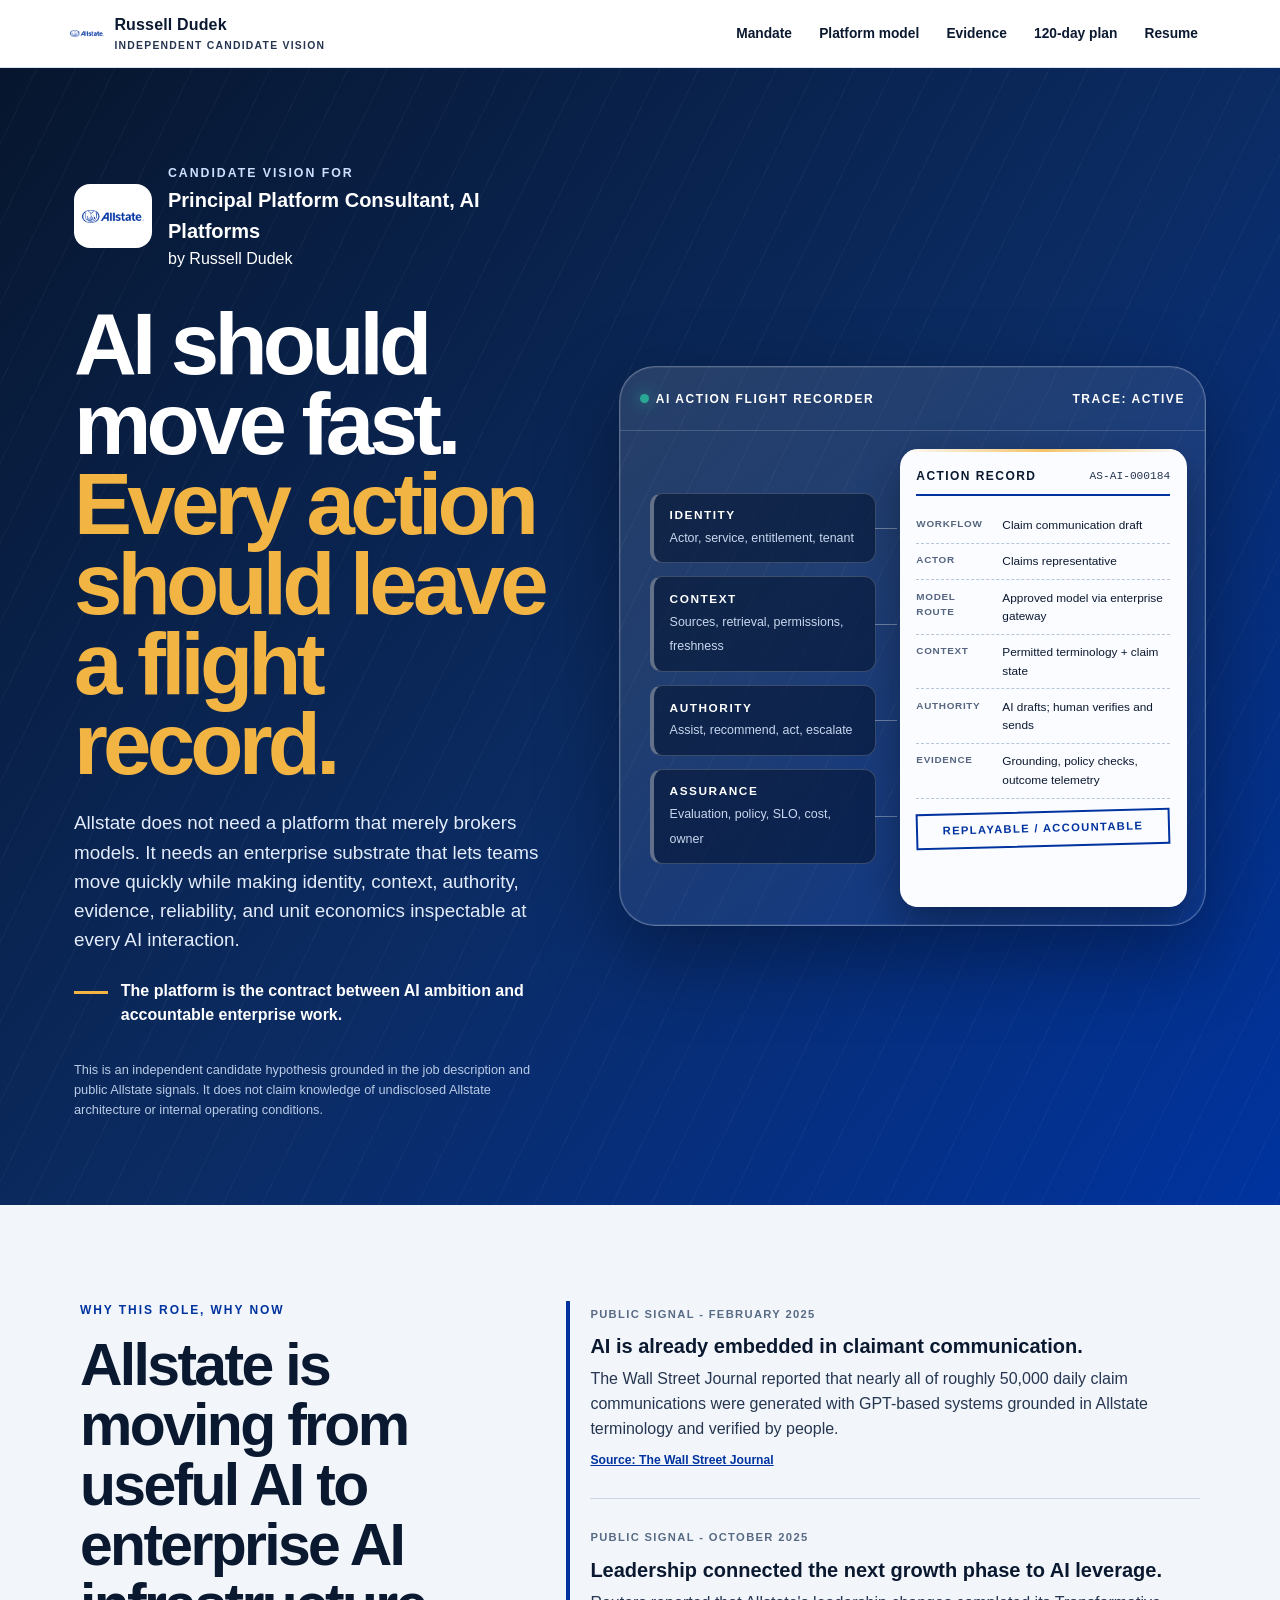
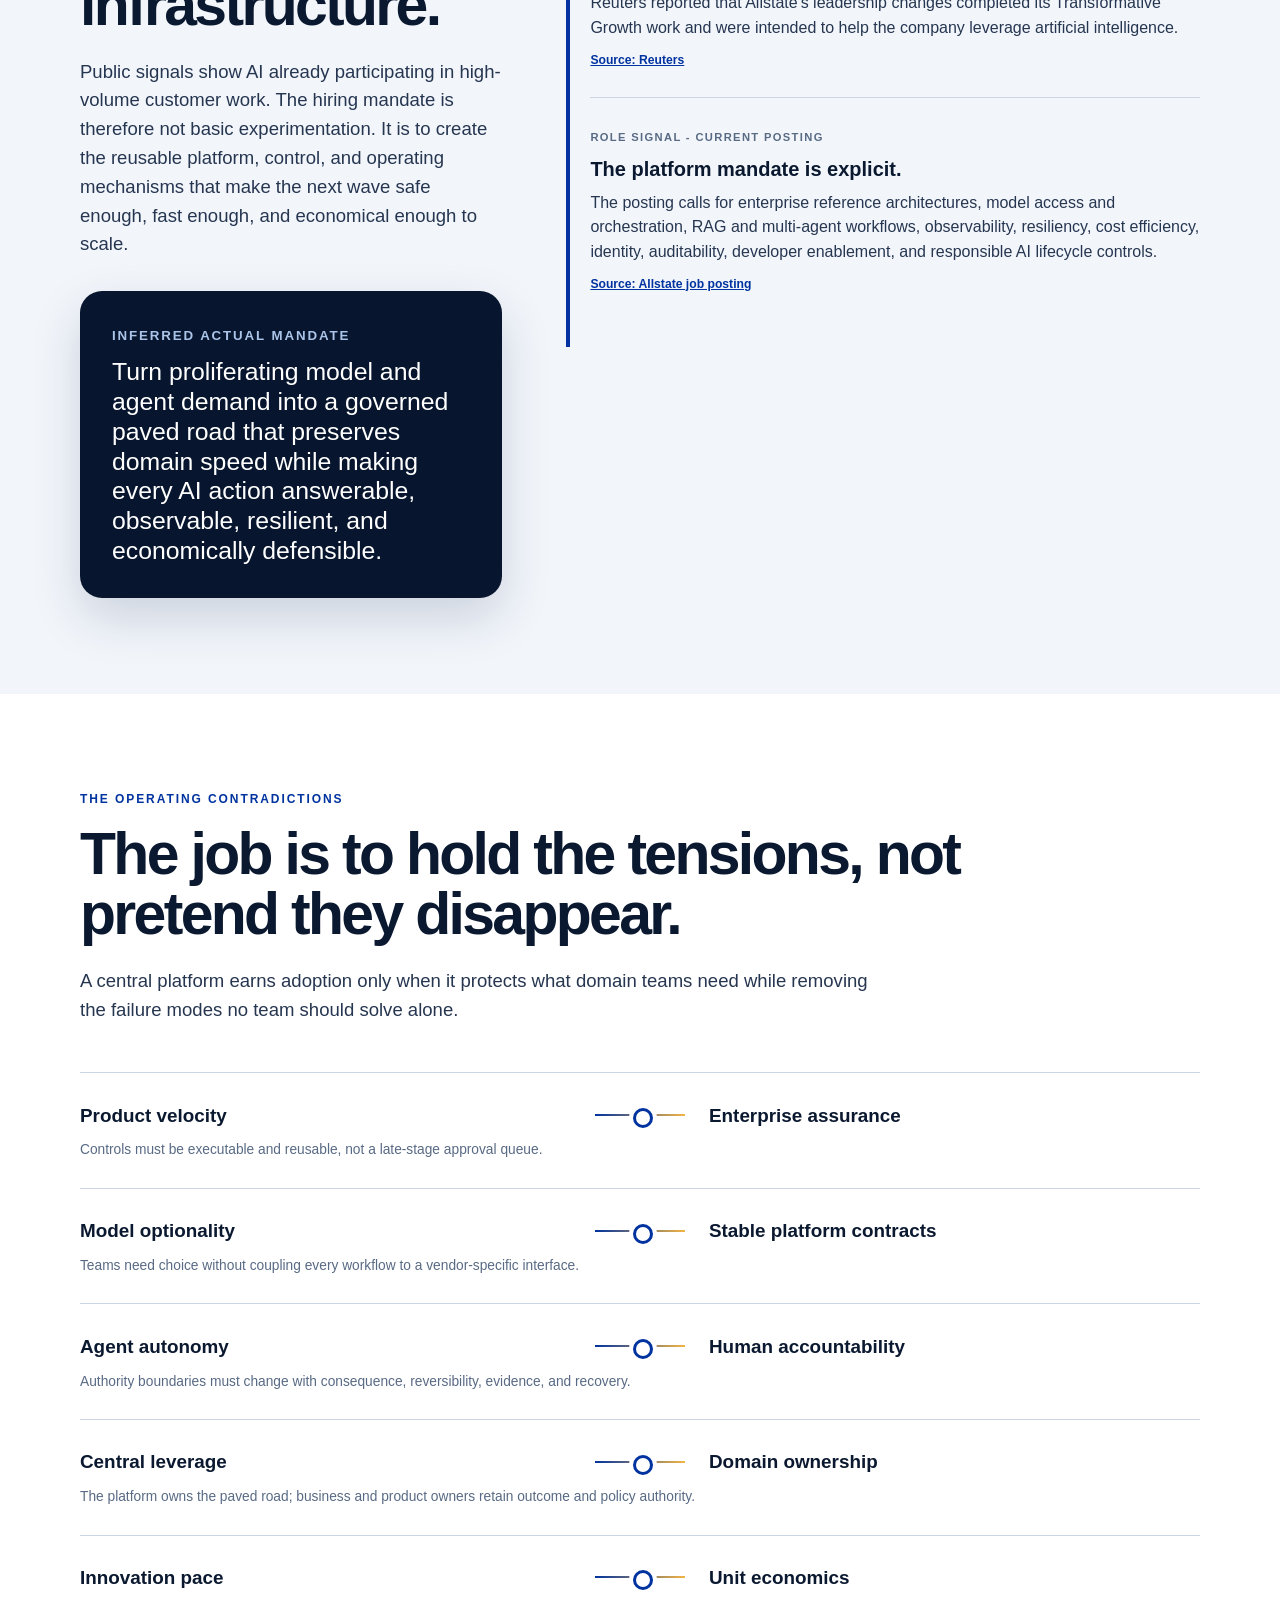
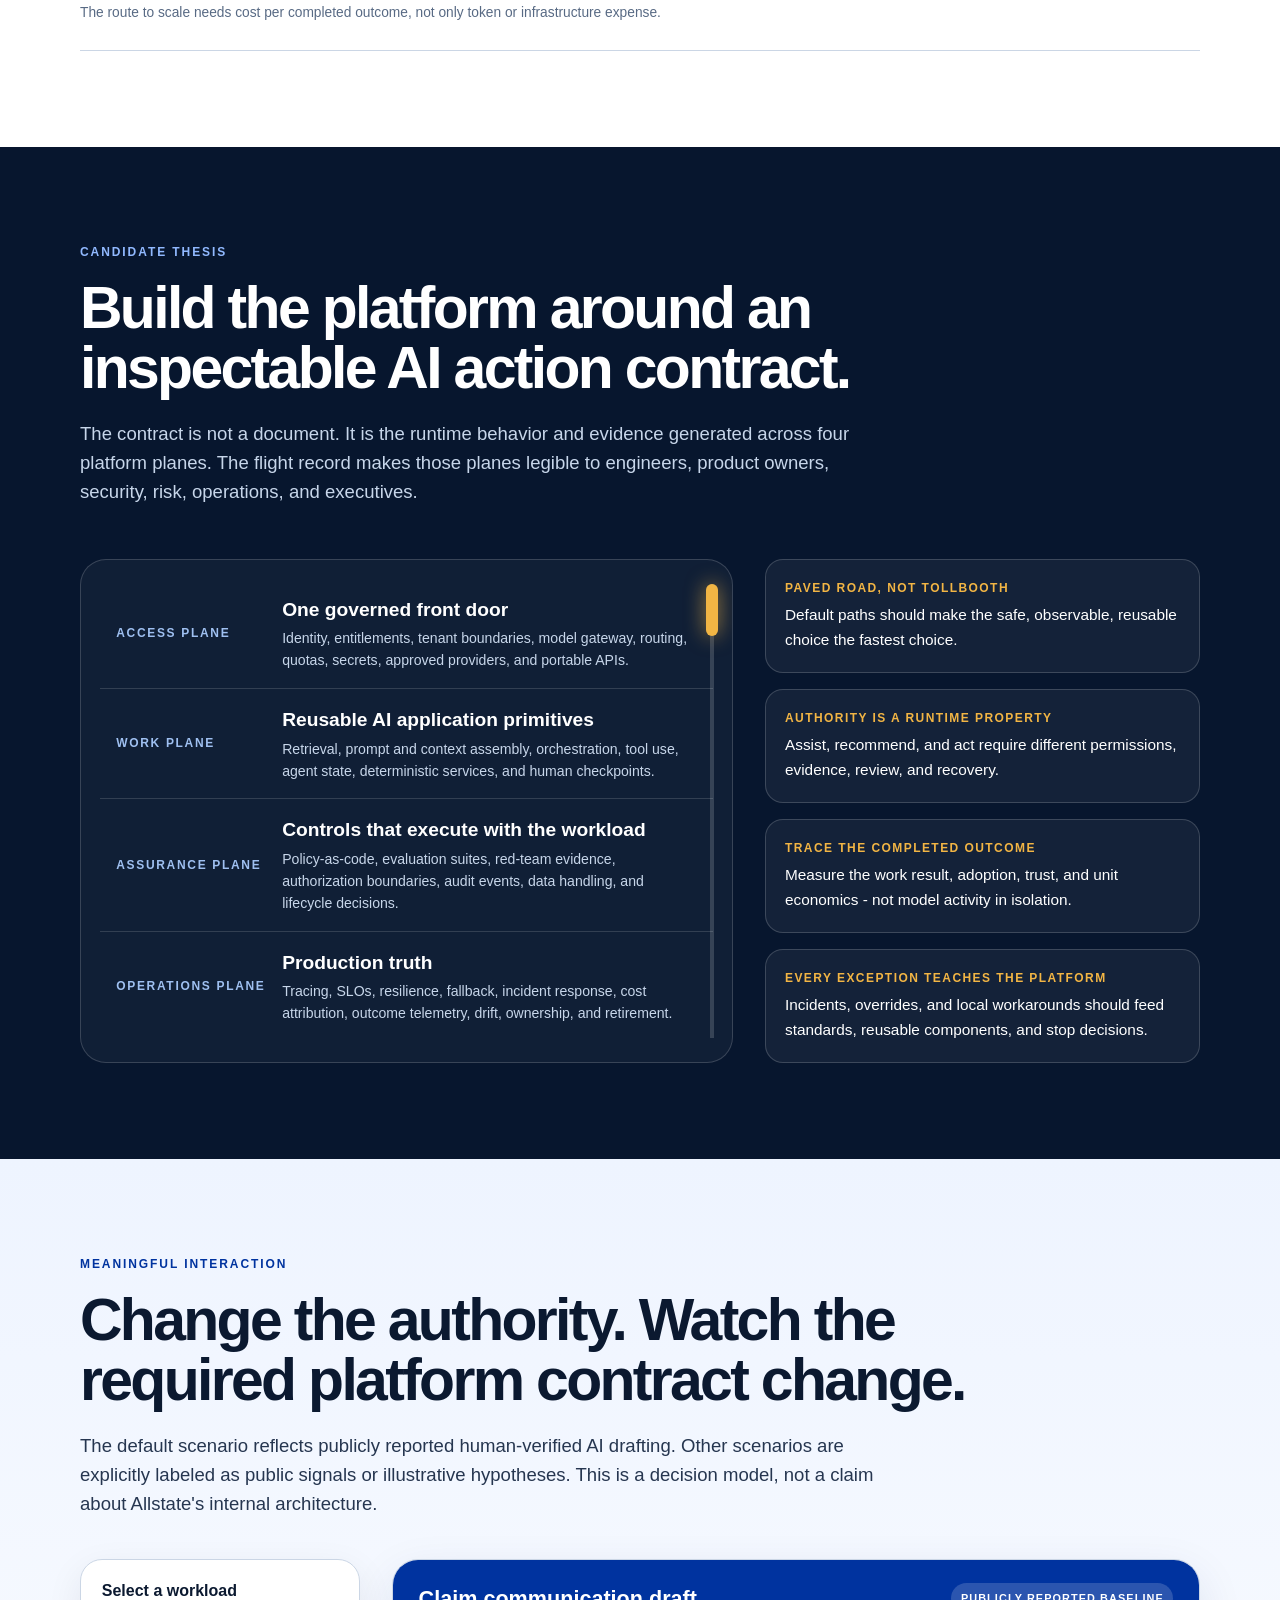
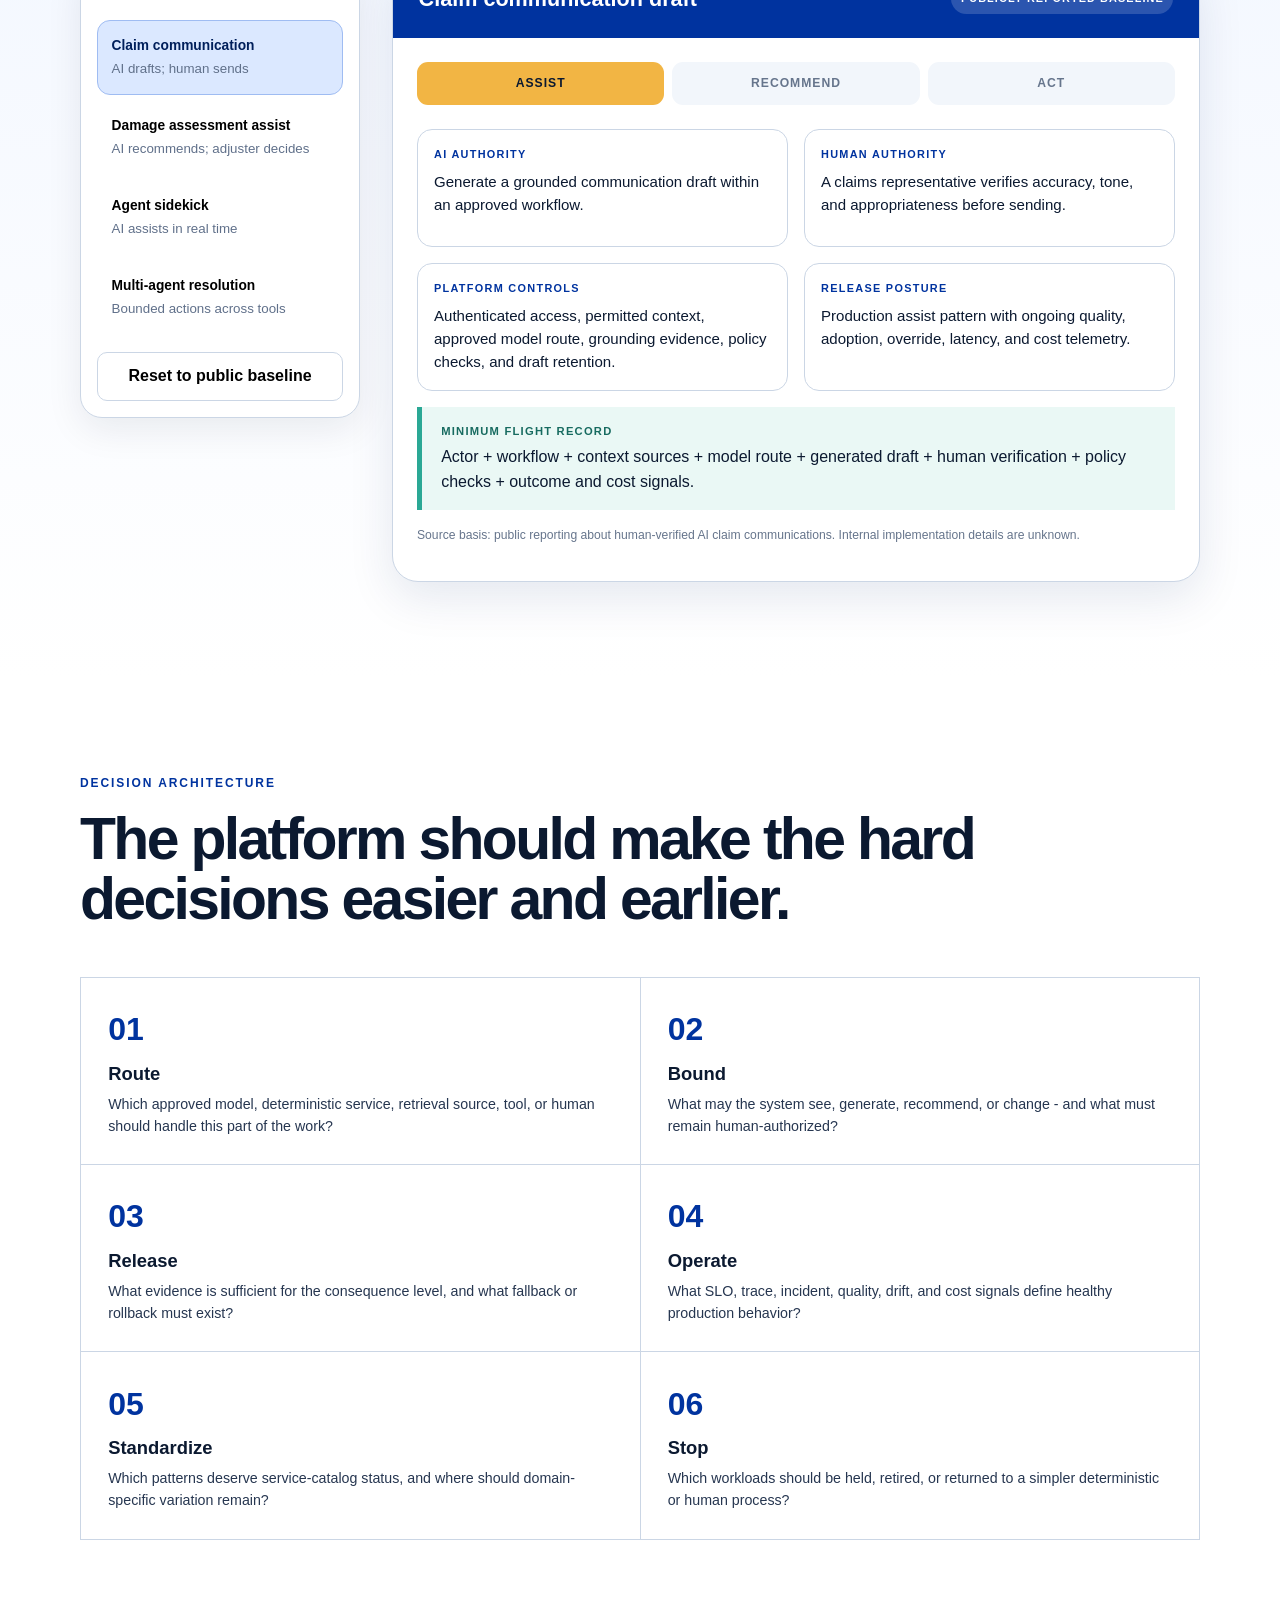
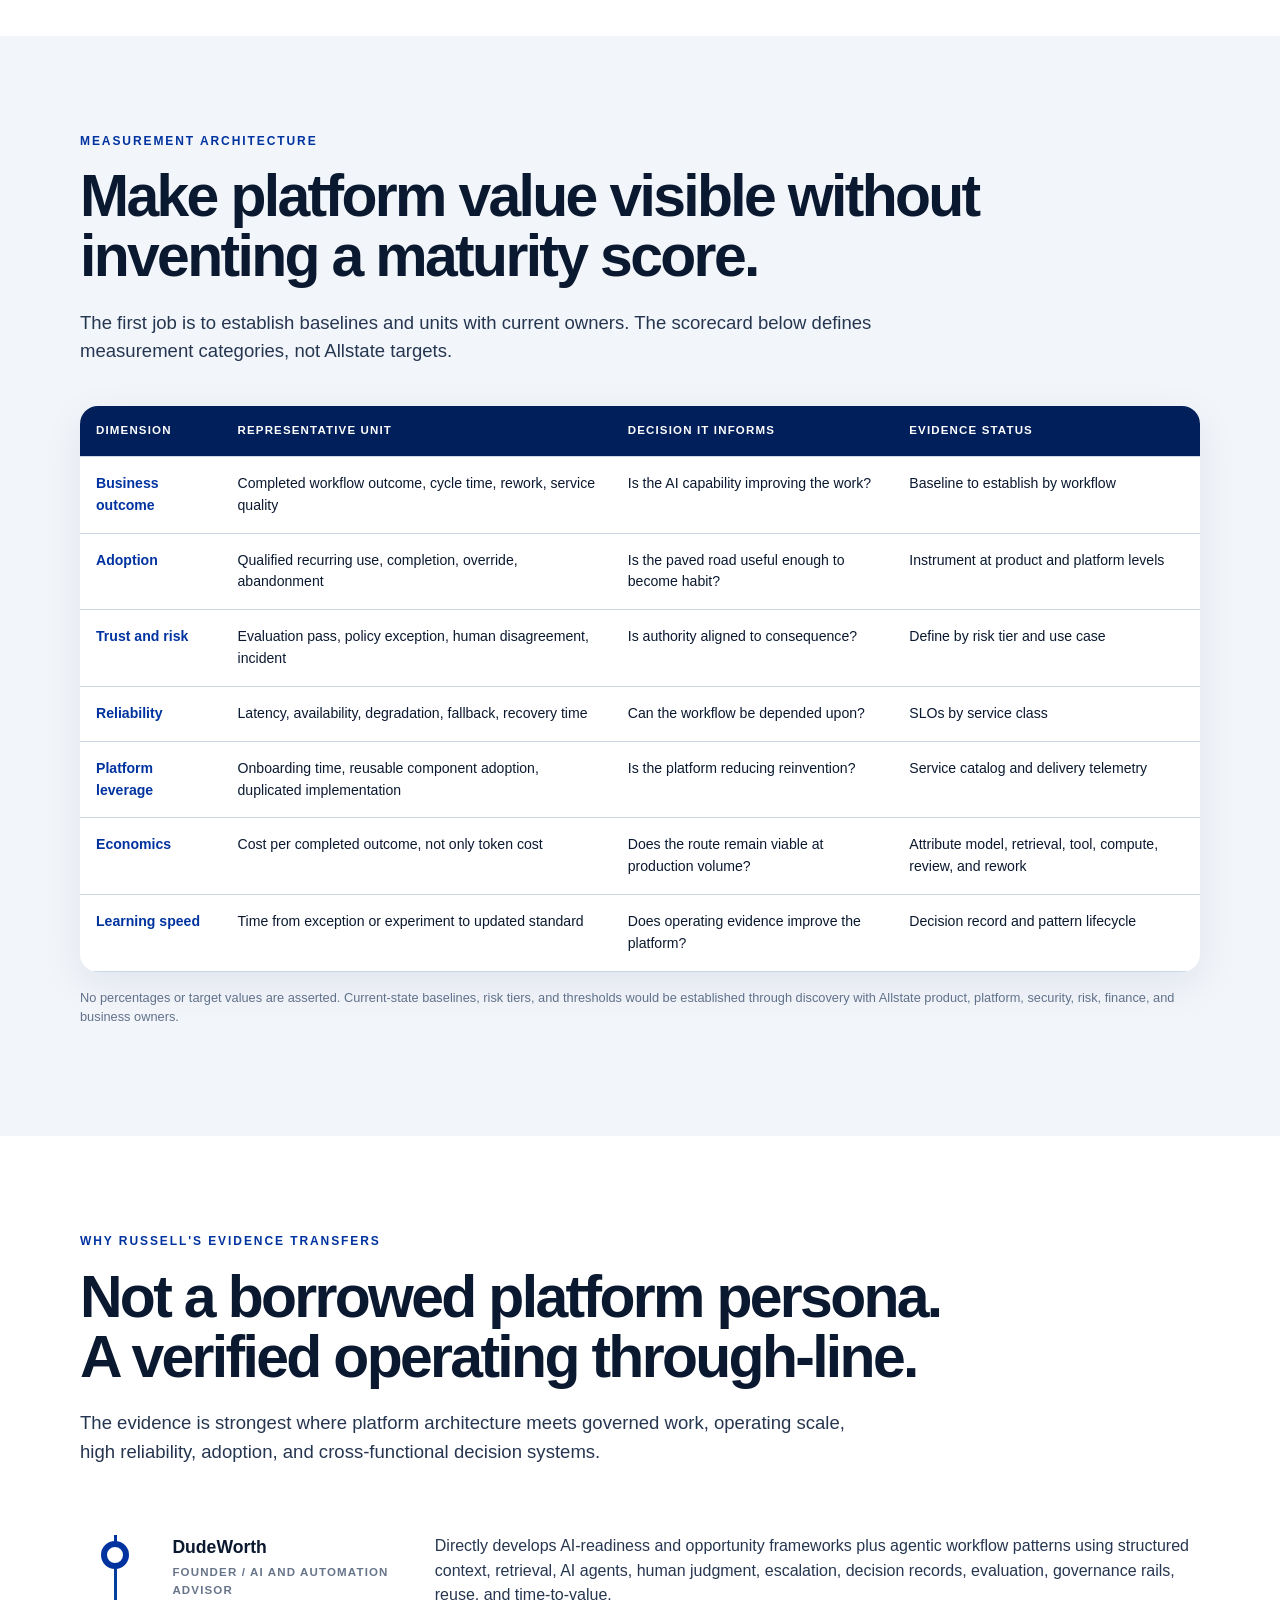
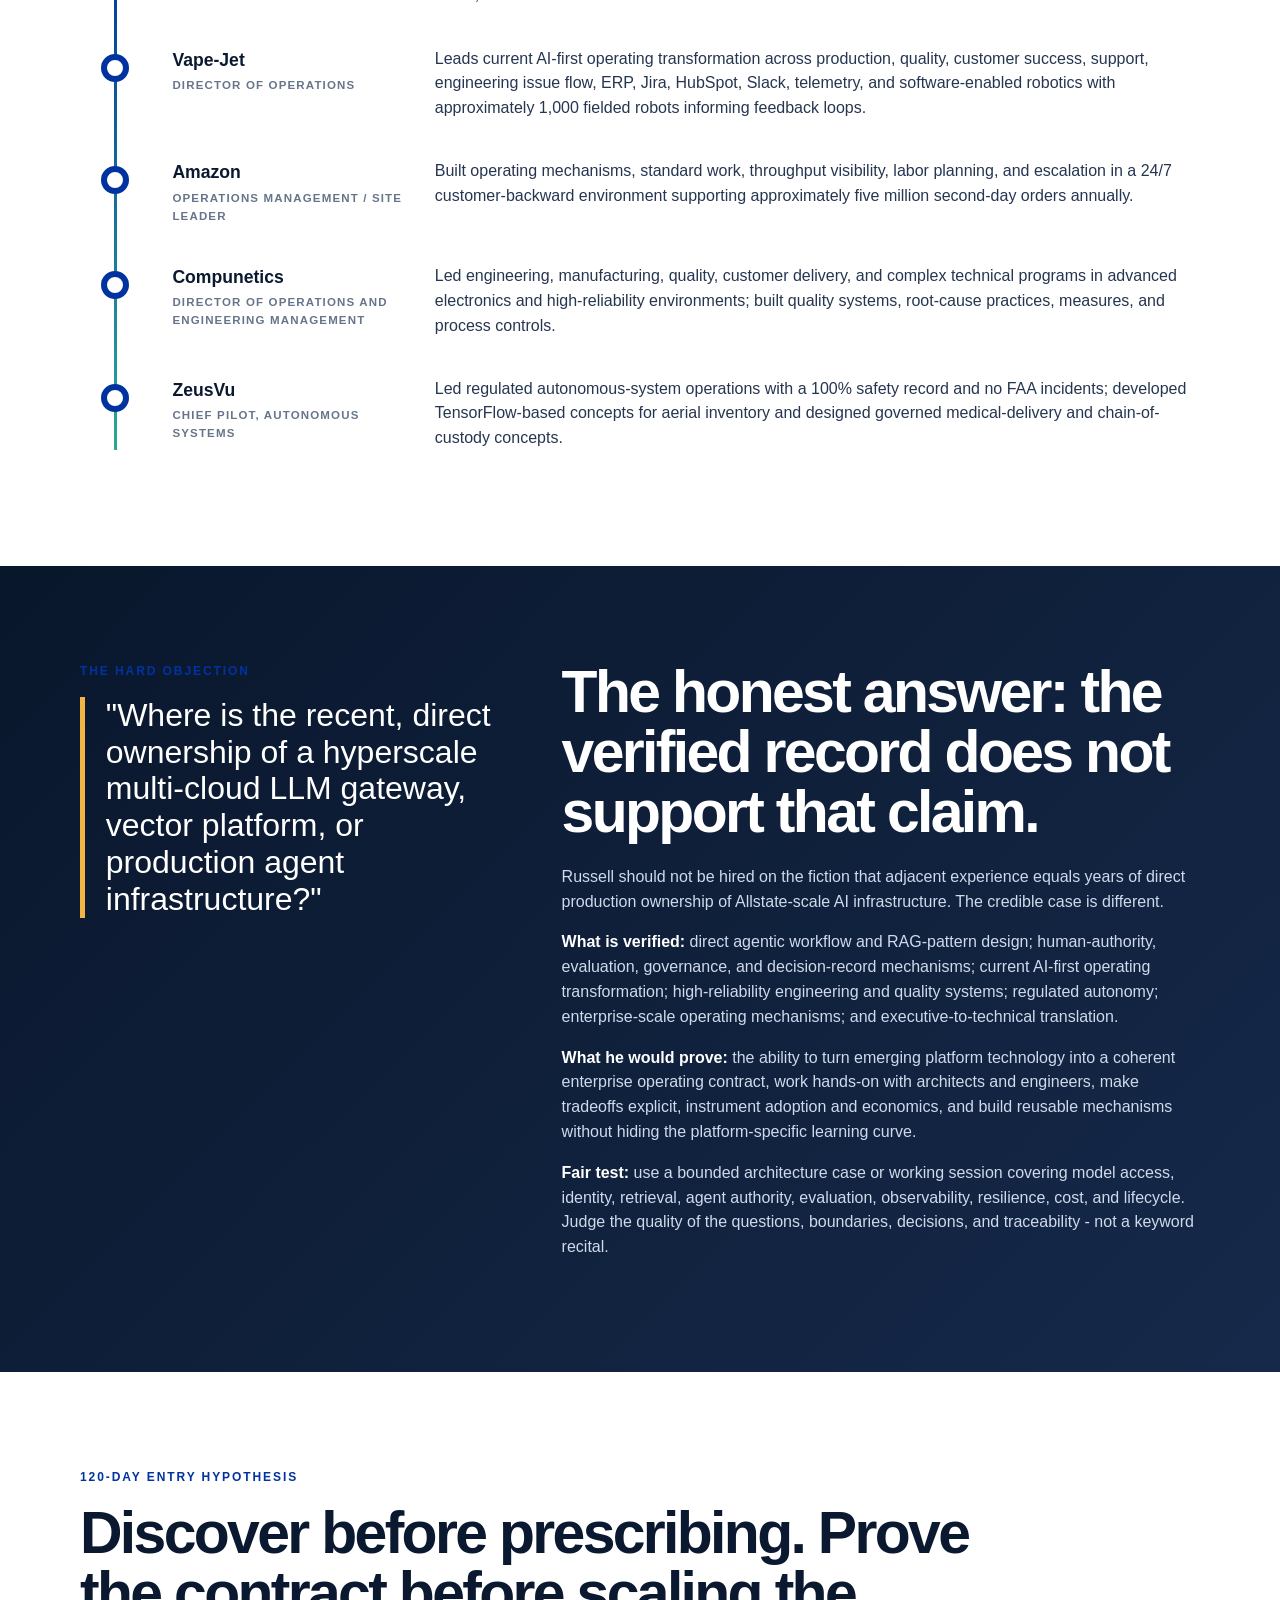
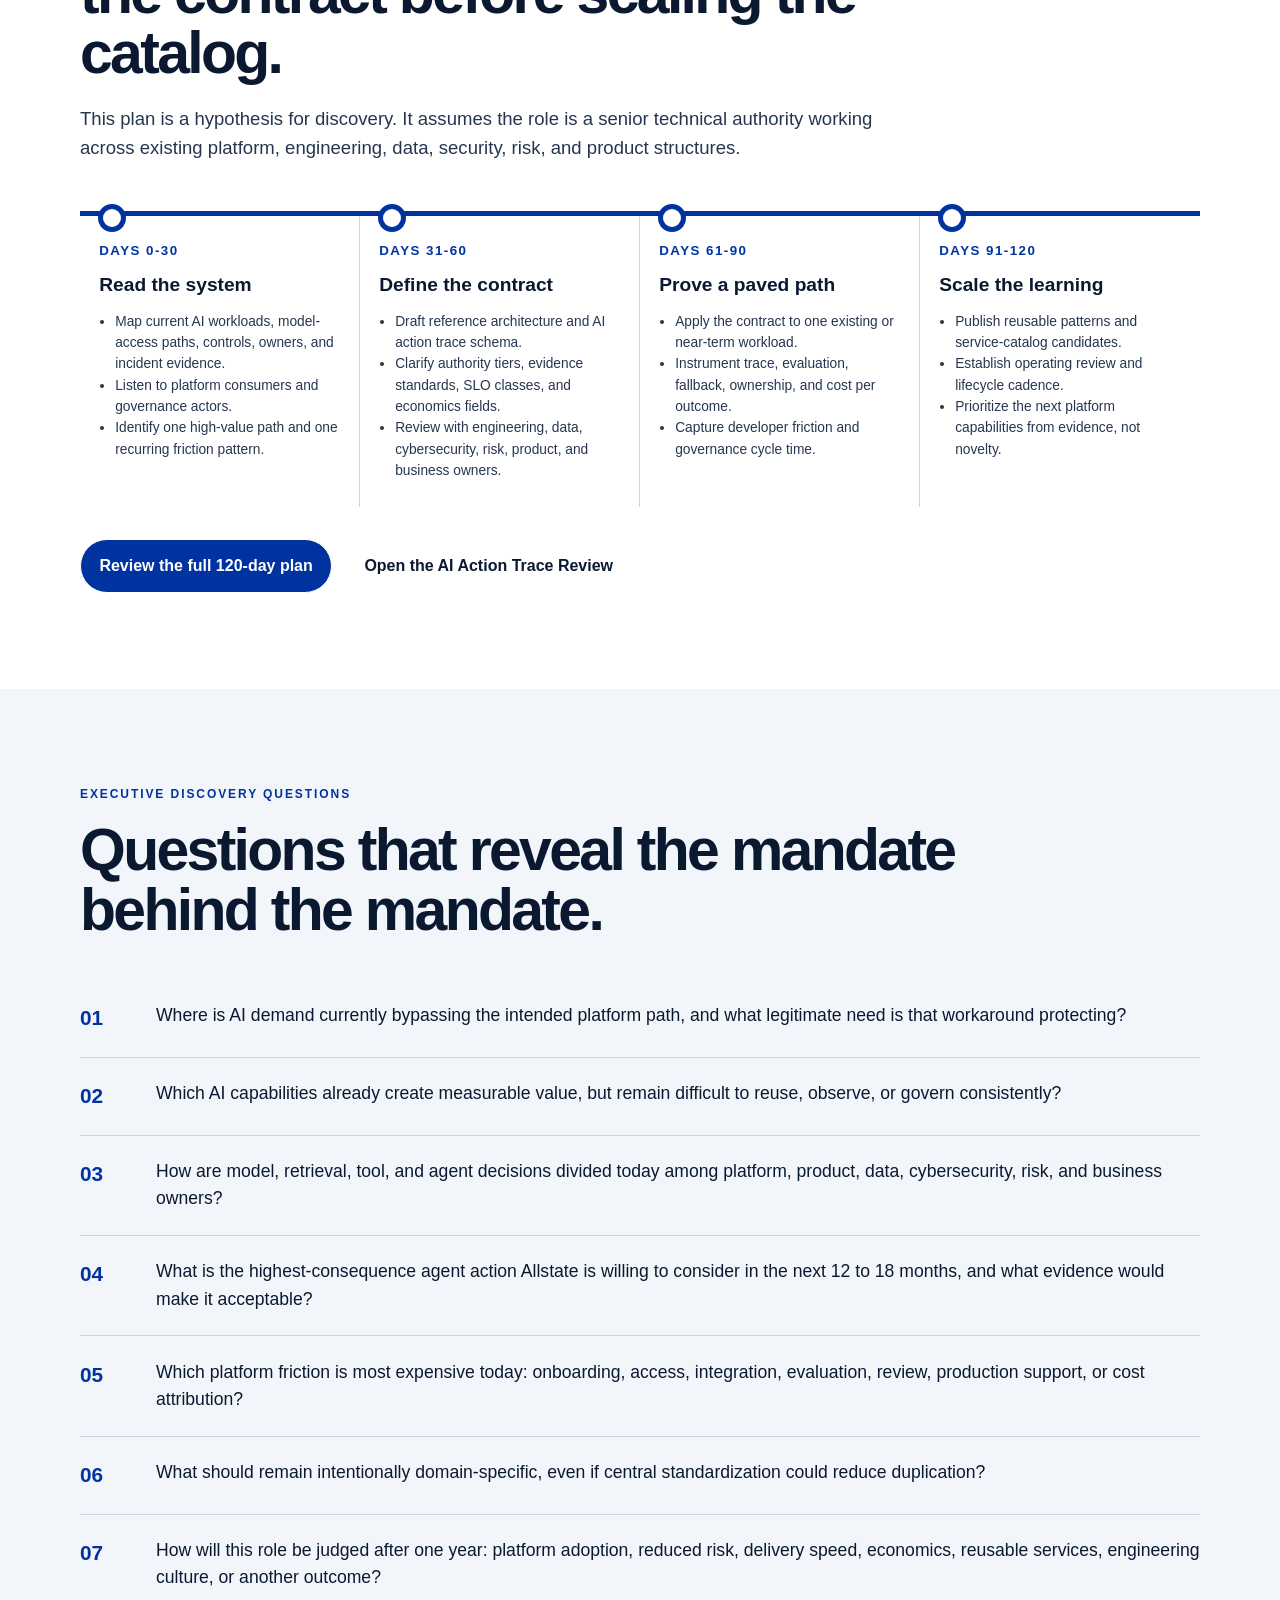
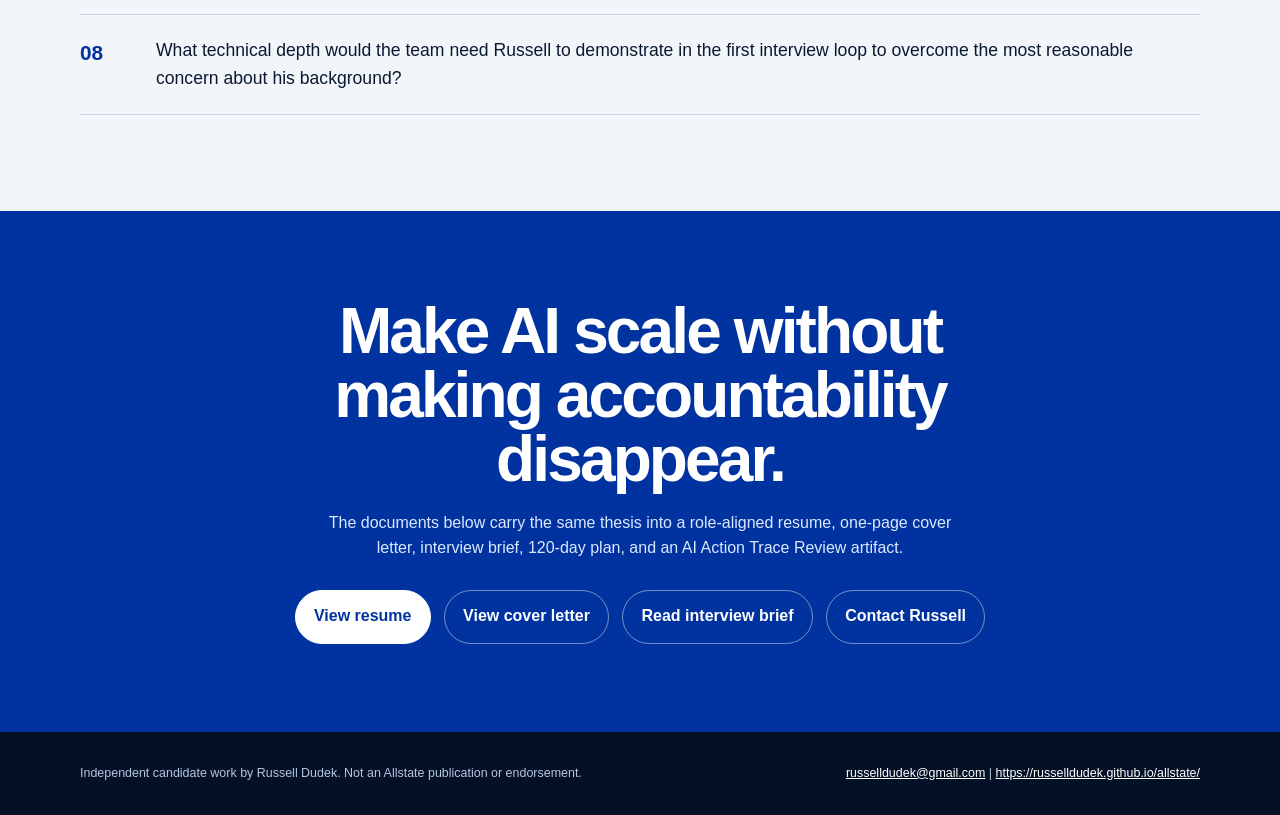
==== index.html @ eed51d72 "Publish complete Allstate AI platforms candidate campaign" ====
<!doctype html><html lang="en"><head><meta charset="utf-8"><meta name="viewport" content="width=device-width,initial-scale=1"><meta name="description" content="Independent candidate vision for Allstate Principal Platform Consultant, AI Platforms."><meta name="author" content="Russell Dudek"><title>Allstate AI Platforms Candidate Vision - Russell Dudek</title><link rel="stylesheet" href="styles.css"><link rel="icon" href="assets/brand/allstate-hands.png"></head><body><a class="skip-link" href="#main">Skip to content</a><nav class="site-nav" aria-label="Primary"><div class="nav-inner"><a class="brand-mini" href="index.html"><img src="assets/brand/allstate-hands.png" alt="Allstate hands logo"><span>Russell Dudek<small>Independent candidate vision</small></span></a><button class="nav-toggle" aria-expanded="false" aria-controls="nav-links">Menu</button><div class="nav-links" id="nav-links"><a href="index.html#mandate">Mandate</a><a href="index.html#platform">Platform model</a><a href="index.html#evidence">Evidence</a><a href="120-day-plan.html">120-day plan</a><a href="resume.html">Resume</a></div></div></nav>
<main id="main">
<section class="hero"><div class="hero-grid"><div><div class="company-lockup"><img src="assets/brand/allstate-hands.png" alt="Allstate hands logo"><div><span class="kicker">Candidate vision for</span><strong>Principal Platform Consultant, AI Platforms</strong><span>by Russell Dudek</span></div></div><h1>AI should move fast.<br><em>Every action should leave a flight record.</em></h1><p class="hero-lede">Allstate does not need a platform that merely brokers models. It needs an enterprise substrate that lets teams move quickly while making identity, context, authority, evidence, reliability, and unit economics inspectable at every AI interaction.</p><div class="thesis-line">The platform is the contract between AI ambition and accountable enterprise work.</div><p class="hero-note">This is an independent candidate hypothesis grounded in the job description and public Allstate signals. It does not claim knowledge of undisclosed Allstate architecture or internal operating conditions.</p></div>
<div class="recorder" aria-label="Animated AI action flight recorder"><div class="recorder-shell is-recording"><div class="recorder-top"><span><i class="status-dot"></i>AI action flight recorder</span><span>Trace: active</span></div><div class="recorder-window"><div class="control-plates"><div class="control-plate"><b>Identity</b><span>Actor, service, entitlement, tenant</span></div><div class="control-plate"><b>Context</b><span>Sources, retrieval, permissions, freshness</span></div><div class="control-plate"><b>Authority</b><span>Assist, recommend, act, escalate</span></div><div class="control-plate"><b>Assurance</b><span>Evaluation, policy, SLO, cost, owner</span></div></div><div class="trace-paper"><div class="trace-sweep"></div><div class="trace-title"><b>Action record</b><span>AS-AI-000184</span></div><div class="trace-row"><b>Workflow</b><span>Claim communication draft</span></div><div class="trace-row"><b>Actor</b><span>Claims representative</span></div><div class="trace-row"><b>Model route</b><span>Approved model via enterprise gateway</span></div><div class="trace-row"><b>Context</b><span>Permitted terminology + claim state</span></div><div class="trace-row"><b>Authority</b><span>AI drafts; human verifies and sends</span></div><div class="trace-row"><b>Evidence</b><span>Grounding, policy checks, outcome telemetry</span></div><div class="trace-stamp">Replayable / accountable</div></div></div></div></div>
</div></section>
<section class="section moment" id="mandate"><div class="section-inner moment-grid"><div><div class="eyebrow">Why this role, why now</div><h2>Allstate is moving from useful AI to enterprise AI infrastructure.</h2><p class="section-intro">Public signals show AI already participating in high-volume customer work. The hiring mandate is therefore not basic experimentation. It is to create the reusable platform, control, and operating mechanisms that make the next wave safe enough, fast enough, and economical enough to scale.</p><div class="mandate-callout"><small>Inferred actual mandate</small><p>Turn proliferating model and agent demand into a governed paved road that preserves domain speed while making every AI action answerable, observable, resilient, and economically defensible.</p></div></div><div class="source-stack"><article class="source-signal"><span class="date">Public signal - February 2025</span><h3>AI is already embedded in claimant communication.</h3><p>The Wall Street Journal reported that nearly all of roughly 50,000 daily claim communications were generated with GPT-based systems grounded in Allstate terminology and verified by people.</p><a href="https://www.wsj.com/articles/turns-out-ai-is-more-empathetic-than-allstates-insurance-reps-cf5f7c98">Source: The Wall Street Journal</a></article><article class="source-signal"><span class="date">Public signal - October 2025</span><h3>Leadership connected the next growth phase to AI leverage.</h3><p>Reuters reported that Allstate's leadership changes completed its Transformative Growth work and were intended to help the company leverage artificial intelligence.</p><a href="https://www.reuters.com/business/allstate-reshuffles-leadership-names-mario-rizzo-coo-2025-10-01/">Source: Reuters</a></article><article class="source-signal"><span class="date">Role signal - current posting</span><h3>The platform mandate is explicit.</h3><p>The posting calls for enterprise reference architectures, model access and orchestration, RAG and multi-agent workflows, observability, resiliency, cost efficiency, identity, auditability, developer enablement, and responsible AI lifecycle controls.</p><a href="https://www.allstate.jobs/job/23571947/principal-platform-consultant-ai-platforms-remote-il/?source=LinkedInJB&utm_source=LILimitedListings&source=linkedinjobpostings">Source: Allstate job posting</a></article></div></div></section>
<section class="section tensions"><div class="section-inner"><div class="eyebrow">The operating contradictions</div><h2>The job is to hold the tensions, not pretend they disappear.</h2><p class="section-intro">A central platform earns adoption only when it protects what domain teams need while removing the failure modes no team should solve alone.</p><div class="tension-field"><div class="tension-row"><div class="tension-side">Product velocity</div><div class="tension-axis"></div><div class="tension-side">Enterprise assurance</div><div class="tension-note">Controls must be executable and reusable, not a late-stage approval queue.</div></div><div class="tension-row"><div class="tension-side">Model optionality</div><div class="tension-axis"></div><div class="tension-side">Stable platform contracts</div><div class="tension-note">Teams need choice without coupling every workflow to a vendor-specific interface.</div></div><div class="tension-row"><div class="tension-side">Agent autonomy</div><div class="tension-axis"></div><div class="tension-side">Human accountability</div><div class="tension-note">Authority boundaries must change with consequence, reversibility, evidence, and recovery.</div></div><div class="tension-row"><div class="tension-side">Central leverage</div><div class="tension-axis"></div><div class="tension-side">Domain ownership</div><div class="tension-note">The platform owns the paved road; business and product owners retain outcome and policy authority.</div></div><div class="tension-row"><div class="tension-side">Innovation pace</div><div class="tension-axis"></div><div class="tension-side">Unit economics</div><div class="tension-note">The route to scale needs cost per completed outcome, not only token or infrastructure expense.</div></div></div></div></section>
<section class="section architecture" id="platform"><div class="section-inner"><div class="eyebrow">Candidate thesis</div><h2>Build the platform around an inspectable AI action contract.</h2><p class="section-intro">The contract is not a document. It is the runtime behavior and evidence generated across four platform planes. The flight record makes those planes legible to engineers, product owners, security, risk, operations, and executives.</p><div class="platform-frame"><div class="planes"><div class="flight-record-rail" aria-hidden="true"></div><div class="plane"><div class="plane-label">Access plane</div><div><h3>One governed front door</h3><p>Identity, entitlements, tenant boundaries, model gateway, routing, quotas, secrets, approved providers, and portable APIs.</p></div></div><div class="plane"><div class="plane-label">Work plane</div><div><h3>Reusable AI application primitives</h3><p>Retrieval, prompt and context assembly, orchestration, tool use, agent state, deterministic services, and human checkpoints.</p></div></div><div class="plane"><div class="plane-label">Assurance plane</div><div><h3>Controls that execute with the workload</h3><p>Policy-as-code, evaluation suites, red-team evidence, authorization boundaries, audit events, data handling, and lifecycle decisions.</p></div></div><div class="plane"><div class="plane-label">Operations plane</div><div><h3>Production truth</h3><p>Tracing, SLOs, resilience, fallback, incident response, cost attribution, outcome telemetry, drift, ownership, and retirement.</p></div></div></div><div class="platform-principles"><div class="principle"><b>Paved road, not tollbooth</b><span>Default paths should make the safe, observable, reusable choice the fastest choice.</span></div><div class="principle"><b>Authority is a runtime property</b><span>Assist, recommend, and act require different permissions, evidence, review, and recovery.</span></div><div class="principle"><b>Trace the completed outcome</b><span>Measure the work result, adoption, trust, and unit economics - not model activity in isolation.</span></div><div class="principle"><b>Every exception teaches the platform</b><span>Incidents, overrides, and local workarounds should feed standards, reusable components, and stop decisions.</span></div></div></div></div></section>
<section class="section lab" id="trace-lab"><div class="section-inner"><div class="eyebrow">Meaningful interaction</div><h2>Change the authority. Watch the required platform contract change.</h2><p class="section-intro">The default scenario reflects publicly reported human-verified AI drafting. Other scenarios are explicitly labeled as public signals or illustrative hypotheses. This is a decision model, not a claim about Allstate's internal architecture.</p><div class="lab-grid"><div class="scenario-panel" role="tablist" aria-label="AI workflow scenarios"><h3>Select a workload</h3><button class="scenario-button" role="tab" aria-selected="true" data-scenario="claims-comms"><b>Claim communication</b><small>AI drafts; human sends</small></button><button class="scenario-button" role="tab" aria-selected="false" data-scenario="damage-assist"><b>Damage assessment assist</b><small>AI recommends; adjuster decides</small></button><button class="scenario-button" role="tab" aria-selected="false" data-scenario="agent-sidekick"><b>Agent sidekick</b><small>AI assists in real time</small></button><button class="scenario-button" role="tab" aria-selected="false" data-scenario="multi-agent"><b>Multi-agent resolution</b><small>Bounded actions across tools</small></button><button class="reset-button" id="scenario-reset">Reset to public baseline</button></div><div class="scenario-output" aria-live="polite"><div class="output-head"><h3 id="scenario-title">Claim communication draft</h3><span class="source-badge" id="scenario-source">Publicly reported baseline</span></div><div class="output-body"><div class="authority-meter" aria-label="Authority level"><div class="authority-step active" data-level="assist">Assist</div><div class="authority-step" data-level="recommend">Recommend</div><div class="authority-step" data-level="act">Act</div></div><div class="output-grid"><div class="output-field"><b>AI authority</b><p id="ai-authority">Generate a grounded communication draft within an approved workflow.</p></div><div class="output-field"><b>Human authority</b><p id="human-authority">A claims representative verifies accuracy, tone, and appropriateness before sending.</p></div><div class="output-field"><b>Platform controls</b><p id="platform-controls">Authenticated access, permitted context, approved model route, grounding evidence, policy checks, and draft retention.</p></div><div class="output-field"><b>Release posture</b><p id="release-posture">Production assist pattern with ongoing quality, adoption, override, latency, and cost telemetry.</p></div></div><div class="required-record"><b>Minimum flight record</b><p id="required-record">Actor + workflow + context sources + model route + generated draft + human verification + policy checks + outcome and cost signals.</p></div><p class="lab-disclaimer" id="scenario-disclaimer">Source basis: public reporting about human-verified AI claim communications. Internal implementation details are unknown.</p></div></div></div></div></section>
<section class="section decisions"><div class="section-inner"><div class="eyebrow">Decision architecture</div><h2>The platform should make the hard decisions easier and earlier.</h2><div class="decision-map"><div class="decision-item"><span>01</span><h3>Route</h3><p>Which approved model, deterministic service, retrieval source, tool, or human should handle this part of the work?</p></div><div class="decision-item"><span>02</span><h3>Bound</h3><p>What may the system see, generate, recommend, or change - and what must remain human-authorized?</p></div><div class="decision-item"><span>03</span><h3>Release</h3><p>What evidence is sufficient for the consequence level, and what fallback or rollback must exist?</p></div><div class="decision-item"><span>04</span><h3>Operate</h3><p>What SLO, trace, incident, quality, drift, and cost signals define healthy production behavior?</p></div><div class="decision-item"><span>05</span><h3>Standardize</h3><p>Which patterns deserve service-catalog status, and where should domain-specific variation remain?</p></div><div class="decision-item"><span>06</span><h3>Stop</h3><p>Which workloads should be held, retired, or returned to a simpler deterministic or human process?</p></div></div></div></section>
<section class="section scorecard"><div class="section-inner"><div class="eyebrow">Measurement architecture</div><h2>Make platform value visible without inventing a maturity score.</h2><p class="section-intro">The first job is to establish baselines and units with current owners. The scorecard below defines measurement categories, not Allstate targets.</p><table class="score-table"><thead><tr><th>Dimension</th><th>Representative unit</th><th>Decision it informs</th><th>Evidence status</th></tr></thead><tbody><tr><td>Business outcome</td><td>Completed workflow outcome, cycle time, rework, service quality</td><td>Is the AI capability improving the work?</td><td>Baseline to establish by workflow</td></tr><tr><td>Adoption</td><td>Qualified recurring use, completion, override, abandonment</td><td>Is the paved road useful enough to become habit?</td><td>Instrument at product and platform levels</td></tr><tr><td>Trust and risk</td><td>Evaluation pass, policy exception, human disagreement, incident</td><td>Is authority aligned to consequence?</td><td>Define by risk tier and use case</td></tr><tr><td>Reliability</td><td>Latency, availability, degradation, fallback, recovery time</td><td>Can the workflow be depended upon?</td><td>SLOs by service class</td></tr><tr><td>Platform leverage</td><td>Onboarding time, reusable component adoption, duplicated implementation</td><td>Is the platform reducing reinvention?</td><td>Service catalog and delivery telemetry</td></tr><tr><td>Economics</td><td>Cost per completed outcome, not only token cost</td><td>Does the route remain viable at production volume?</td><td>Attribute model, retrieval, tool, compute, review, and rework</td></tr><tr><td>Learning speed</td><td>Time from exception or experiment to updated standard</td><td>Does operating evidence improve the platform?</td><td>Decision record and pattern lifecycle</td></tr></tbody></table><p class="score-note">No percentages or target values are asserted. Current-state baselines, risk tiers, and thresholds would be established through discovery with Allstate product, platform, security, risk, finance, and business owners.</p></div></section>
<section class="section evidence" id="evidence"><div class="section-inner"><div class="eyebrow">Why Russell's evidence transfers</div><h2>Not a borrowed platform persona. A verified operating through-line.</h2><p class="section-intro">The evidence is strongest where platform architecture meets governed work, operating scale, high reliability, adoption, and cross-functional decision systems.</p><div class="evidence-river"><article class="evidence-node"><div class="evidence-dot"></div><h3>DudeWorth<small>Founder / AI and Automation Advisor</small></h3><p>Directly develops AI-readiness and opportunity frameworks plus agentic workflow patterns using structured context, retrieval, AI agents, human judgment, escalation, decision records, evaluation, governance rails, reuse, and time-to-value.</p></article><article class="evidence-node"><div class="evidence-dot"></div><h3>Vape-Jet<small>Director of Operations</small></h3><p>Leads current AI-first operating transformation across production, quality, customer success, support, engineering issue flow, ERP, Jira, HubSpot, Slack, telemetry, and software-enabled robotics with approximately 1,000 fielded robots informing feedback loops.</p></article><article class="evidence-node"><div class="evidence-dot"></div><h3>Amazon<small>Operations Management / Site Leader</small></h3><p>Built operating mechanisms, standard work, throughput visibility, labor planning, and escalation in a 24/7 customer-backward environment supporting approximately five million second-day orders annually.</p></article><article class="evidence-node"><div class="evidence-dot"></div><h3>Compunetics<small>Director of Operations and Engineering Management</small></h3><p>Led engineering, manufacturing, quality, customer delivery, and complex technical programs in advanced electronics and high-reliability environments; built quality systems, root-cause practices, measures, and process controls.</p></article><article class="evidence-node"><div class="evidence-dot"></div><h3>ZeusVu<small>Chief Pilot, Autonomous Systems</small></h3><p>Led regulated autonomous-system operations with a 100% safety record and no FAA incidents; developed TensorFlow-based concepts for aerial inventory and designed governed medical-delivery and chain-of-custody concepts.</p></article></div></div></section>
<section class="section objection"><div class="section-inner objection-grid"><div><div class="eyebrow">The hard objection</div><div class="objection-question">"Where is the recent, direct ownership of a hyperscale multi-cloud LLM gateway, vector platform, or production agent infrastructure?"</div></div><div class="objection-answer"><h2>The honest answer: the verified record does not support that claim.</h2><p>Russell should not be hired on the fiction that adjacent experience equals years of direct production ownership of Allstate-scale AI infrastructure. The credible case is different.</p><p><strong>What is verified:</strong> direct agentic workflow and RAG-pattern design; human-authority, evaluation, governance, and decision-record mechanisms; current AI-first operating transformation; high-reliability engineering and quality systems; regulated autonomy; enterprise-scale operating mechanisms; and executive-to-technical translation.</p><p><strong>What he would prove:</strong> the ability to turn emerging platform technology into a coherent enterprise operating contract, work hands-on with architects and engineers, make tradeoffs explicit, instrument adoption and economics, and build reusable mechanisms without hiding the platform-specific learning curve.</p><p><strong>Fair test:</strong> use a bounded architecture case or working session covering model access, identity, retrieval, agent authority, evaluation, observability, resilience, cost, and lifecycle. Judge the quality of the questions, boundaries, decisions, and traceability - not a keyword recital.</p></div></div></section>
<section class="section entry"><div class="section-inner"><div class="eyebrow">120-day entry hypothesis</div><h2>Discover before prescribing. Prove the contract before scaling the catalog.</h2><p class="section-intro">This plan is a hypothesis for discovery. It assumes the role is a senior technical authority working across existing platform, engineering, data, security, risk, and product structures.</p><div class="timeline"><div class="phase"><small>Days 0-30</small><h3>Read the system</h3><ul><li>Map current AI workloads, model-access paths, controls, owners, and incident evidence.</li><li>Listen to platform consumers and governance actors.</li><li>Identify one high-value path and one recurring friction pattern.</li></ul></div><div class="phase"><small>Days 31-60</small><h3>Define the contract</h3><ul><li>Draft reference architecture and AI action trace schema.</li><li>Clarify authority tiers, evidence standards, SLO classes, and economics fields.</li><li>Review with engineering, data, cybersecurity, risk, product, and business owners.</li></ul></div><div class="phase"><small>Days 61-90</small><h3>Prove a paved path</h3><ul><li>Apply the contract to one existing or near-term workload.</li><li>Instrument trace, evaluation, fallback, ownership, and cost per outcome.</li><li>Capture developer friction and governance cycle time.</li></ul></div><div class="phase"><small>Days 91-120</small><h3>Scale the learning</h3><ul><li>Publish reusable patterns and service-catalog candidates.</li><li>Establish operating review and lifecycle cadence.</li><li>Prioritize the next platform capabilities from evidence, not novelty.</li></ul></div></div><div class="cta-links" style="justify-content:flex-start;margin-top:2rem"><a class="primary" style="background:var(--allstate-blue);color:#fff" href="120-day-plan.html">Review the full 120-day plan</a><a href="ai-action-trace.html">Open the AI Action Trace Review</a></div></div></section>
<section class="section questions"><div class="section-inner"><div class="eyebrow">Executive discovery questions</div><h2>Questions that reveal the mandate behind the mandate.</h2><div class="question-list"><div class="question">Where is AI demand currently bypassing the intended platform path, and what legitimate need is that workaround protecting?</div><div class="question">Which AI capabilities already create measurable value, but remain difficult to reuse, observe, or govern consistently?</div><div class="question">How are model, retrieval, tool, and agent decisions divided today among platform, product, data, cybersecurity, risk, and business owners?</div><div class="question">What is the highest-consequence agent action Allstate is willing to consider in the next 12 to 18 months, and what evidence would make it acceptable?</div><div class="question">Which platform friction is most expensive today: onboarding, access, integration, evaluation, review, production support, or cost attribution?</div><div class="question">What should remain intentionally domain-specific, even if central standardization could reduce duplication?</div><div class="question">How will this role be judged after one year: platform adoption, reduced risk, delivery speed, economics, reusable services, engineering culture, or another outcome?</div><div class="question">What technical depth would the team need Russell to demonstrate in the first interview loop to overcome the most reasonable concern about his background?</div></div></div></section>
<section class="cta"><h2>Make AI scale without making accountability disappear.</h2><p>The documents below carry the same thesis into a role-aligned resume, one-page cover letter, interview brief, 120-day plan, and an AI Action Trace Review artifact.</p><div class="cta-links"><a class="primary" href="resume.html">View resume</a><a href="cover-letter.html">View cover letter</a><a href="interview-brief.html">Read interview brief</a><a href="mailto:russelldudek@gmail.com">Contact Russell</a></div></section>
</main><footer class="site-footer"><div class="footer-inner"><span>Independent candidate work by Russell Dudek. Not an Allstate publication or endorsement.</span><span><a href="mailto:russelldudek@gmail.com">russelldudek@gmail.com</a> | <a href="https://russelldudek.github.io/allstate/">https://russelldudek.github.io/allstate/</a></span></div></footer><script src="app.js"></script></body></html>
---- styles.css ----
@import url("brand-tokens.css");
*{box-sizing:border-box}html{scroll-behavior:smooth}body{margin:0;font-family:Lato,"Noto Sans",Arial,sans-serif;color:var(--ink);background:var(--paper);line-height:1.55}a{color:inherit}img{max-width:100%}button{font:inherit}.skip-link{position:absolute;left:-9999px;top:0;z-index:1000;background:#fff;padding:.75rem}.skip-link:focus{left:1rem;top:1rem}.site-nav{position:sticky;top:0;z-index:50;background:rgba(255,255,255,.94);backdrop-filter:blur(14px);border-bottom:1px solid rgba(0,51,159,.14)}.nav-inner{max-width:1180px;margin:auto;padding:.8rem 1.25rem;display:flex;align-items:center;justify-content:space-between;gap:1rem}.brand-mini{display:flex;align-items:center;gap:.65rem;text-decoration:none;font-weight:800;letter-spacing:.01em}.brand-mini img{width:34px;height:28px;object-fit:contain}.brand-mini span small{display:block;font-size:.65rem;font-weight:700;color:var(--ink-2);text-transform:uppercase;letter-spacing:.12em}.nav-links{display:flex;align-items:center;gap:.2rem;flex-wrap:wrap}.nav-links a{padding:.55rem .75rem;text-decoration:none;font-size:.86rem;font-weight:700;border-radius:999px}.nav-links a:hover,.nav-links a:focus-visible{background:var(--allstate-blue-soft);outline:none}.nav-toggle{display:none;border:1px solid var(--line);background:#fff;border-radius:8px;padding:.5rem .65rem}.hero{position:relative;overflow:hidden;background:linear-gradient(135deg,var(--night) 0%,#0b2b62 53%,var(--allstate-blue) 100%);color:#fff}.hero:before{content:"";position:absolute;inset:-30% -10%;background:repeating-linear-gradient(118deg,transparent 0 34px,rgba(255,255,255,.035) 34px 35px);transform:rotate(-2deg);pointer-events:none}.hero-grid{position:relative;max-width:1180px;margin:auto;min-height:760px;padding:5.8rem 1.5rem 4.5rem;display:grid;grid-template-columns:minmax(0,.9fr) minmax(460px,1.1fr);gap:4rem;align-items:center}.company-lockup{display:flex;align-items:center;gap:1rem;margin-bottom:2rem}.company-lockup img{width:78px;height:64px;object-fit:contain;background:#fff;border-radius:16px;padding:.5rem}.company-lockup .kicker{font-size:.77rem;text-transform:uppercase;letter-spacing:.16em;font-weight:800;color:#cfe0ff}.company-lockup strong{display:block;font-size:1.25rem}.hero h1{font-size:clamp(3.15rem,6.8vw,6.6rem);line-height:.92;letter-spacing:-.055em;margin:0 0 1.5rem;max-width:760px}.hero h1 em{font-style:normal;color:var(--trace-amber)}.hero-lede{font-size:1.18rem;max-width:650px;color:#e3ecfb}.thesis-line{display:flex;align-items:flex-start;gap:.8rem;margin-top:1.5rem;font-weight:700;color:#fff}.thesis-line:before{content:"";width:34px;height:3px;background:var(--trace-amber);margin-top:.75rem;flex:0 0 auto}.hero-note{margin-top:2rem;font-size:.8rem;color:#b9cbe6;max-width:600px}.recorder{position:relative;min-height:560px;perspective:1200px}.recorder-shell{position:absolute;inset:0;border:1px solid rgba(255,255,255,.28);border-radius:36px;background:linear-gradient(145deg,rgba(255,255,255,.12),rgba(255,255,255,.035));box-shadow:0 30px 80px rgba(0,0,0,.35),inset 0 0 0 1px rgba(255,255,255,.08);overflow:hidden}.recorder-top{height:64px;border-bottom:1px solid rgba(255,255,255,.16);display:flex;align-items:center;justify-content:space-between;padding:0 1.25rem;font-size:.75rem;letter-spacing:.13em;text-transform:uppercase;font-weight:800}.status-dot{display:inline-block;width:9px;height:9px;border-radius:50%;background:var(--trace-teal);box-shadow:0 0 16px var(--trace-teal);margin-right:.45rem;animation:breathe 2.6s ease-in-out infinite}.recorder-window{position:absolute;inset:82px 18px 18px;display:grid;grid-template-columns:1fr 1.15fr;gap:12px}.control-plates{position:relative;display:flex;flex-direction:column;justify-content:center;gap:13px;padding:12px}.control-plate{position:relative;border:1px solid rgba(255,255,255,.19);border-left:4px solid rgba(255,255,255,.35);border-radius:12px;background:rgba(2,17,44,.55);padding:.8rem 1rem;transform:translateX(0);transition:.4s ease}.control-plate b{display:block;font-size:.74rem;text-transform:uppercase;letter-spacing:.13em}.control-plate span{font-size:.78rem;color:#c8d7ef}.control-plate:after{content:"";position:absolute;right:-22px;top:50%;width:22px;height:1px;background:rgba(255,255,255,.35)}.is-recording .control-plate{animation:plateCheck 2.8s ease infinite}.control-plate:nth-child(2){animation-delay:.28s}.control-plate:nth-child(3){animation-delay:.56s}.control-plate:nth-child(4){animation-delay:.84s}.trace-paper{position:relative;background:#fbfcff;color:var(--ink);border-radius:18px;box-shadow:0 18px 40px rgba(0,0,0,.35);padding:1.1rem 1.05rem 1rem;overflow:hidden}.trace-paper:before,.trace-paper:after{content:"";position:absolute;left:0;right:0;height:8px;background:radial-gradient(circle at 5px 4px,transparent 3px,#fbfcff 3.2px) 0 0/10px 8px repeat-x}.trace-paper:before{top:-4px}.trace-paper:after{bottom:-4px;transform:rotate(180deg)}.trace-title{display:flex;justify-content:space-between;align-items:center;border-bottom:2px solid var(--allstate-blue);padding-bottom:.55rem;margin-bottom:.7rem}.trace-title b{font-size:.75rem;letter-spacing:.12em;text-transform:uppercase}.trace-title span{font-family:monospace;font-size:.7rem;color:var(--ink-2)}.trace-row{display:grid;grid-template-columns:78px 1fr;gap:.5rem;border-bottom:1px dashed #b8c6da;padding:.53rem 0;font-size:.74rem}.trace-row b{text-transform:uppercase;letter-spacing:.07em;font-size:.62rem;color:#566680}.trace-stamp{margin-top:.8rem;border:2px solid var(--allstate-blue);color:var(--allstate-blue);font-weight:900;text-transform:uppercase;letter-spacing:.12em;text-align:center;padding:.45rem;transform:rotate(-1.5deg);font-size:.7rem}.trace-sweep{position:absolute;left:0;right:0;height:3px;background:linear-gradient(90deg,transparent,var(--trace-amber),transparent);top:0;opacity:.8;animation:sweep 3.2s linear infinite}.is-recording .trace-paper{animation:paperPulse 2.8s ease infinite}.section{padding:6rem 1.5rem}.section-inner{max-width:1120px;margin:auto}.eyebrow{font-size:.75rem;text-transform:uppercase;letter-spacing:.16em;font-weight:900;color:var(--allstate-blue);margin-bottom:1rem}.section h2{font-size:clamp(2.3rem,4.6vw,4.4rem);line-height:1.02;letter-spacing:-.045em;margin:0 0 1.4rem;max-width:900px}.section-intro{font-size:1.16rem;color:var(--ink-2);max-width:800px}.moment{background:var(--mist);position:relative}.moment-grid{display:grid;grid-template-columns:.8fr 1.2fr;gap:4rem;align-items:start}.source-stack{border-left:4px solid var(--allstate-blue);padding-left:1.25rem}.source-signal{padding:0 0 1.6rem;margin-bottom:1.6rem;border-bottom:1px solid var(--line)}.source-signal:last-child{border-bottom:0}.source-signal .date{font-size:.7rem;text-transform:uppercase;letter-spacing:.12em;color:#586a84;font-weight:800}.source-signal h3{font-size:1.25rem;margin:.35rem 0}.source-signal p{margin:.35rem 0;color:var(--ink-2)}.source-signal a{font-size:.76rem;color:var(--allstate-blue);font-weight:800}.mandate-callout{margin-top:2rem;background:var(--night);color:#fff;padding:2rem;border-radius:22px;box-shadow:0 20px 50px rgba(0,25,68,.16)}.mandate-callout small{color:#abc4e9;text-transform:uppercase;letter-spacing:.14em;font-weight:800}.mandate-callout p{font-size:1.55rem;line-height:1.2;margin:.6rem 0 0}.tensions{background:#fff}.tension-field{margin-top:3rem;border-top:1px solid var(--line)}.tension-row{display:grid;grid-template-columns:1fr 90px 1fr;align-items:center;gap:1.5rem;padding:1.7rem 0;border-bottom:1px solid var(--line)}.tension-side{font-size:1.18rem;font-weight:800}.tension-side:last-child{text-align:right}.tension-axis{position:relative;height:22px}.tension-axis:before{content:"";position:absolute;left:0;right:0;top:10px;height:2px;background:linear-gradient(90deg,var(--allstate-blue),var(--trace-amber))}.tension-axis:after{content:"";position:absolute;left:calc(50% - 7px);top:4px;width:14px;height:14px;border-radius:50%;background:#fff;border:3px solid var(--allstate-blue);box-shadow:0 0 0 4px #fff}.tension-note{grid-column:1/-1;color:#586a84;font-size:.86rem;margin-top:-.9rem}.architecture{background:var(--night);color:#fff}.architecture .eyebrow{color:#91b9ff}.architecture .section-intro{color:#c7d6ea}.platform-frame{margin-top:3.25rem;display:grid;grid-template-columns:minmax(0,1.2fr) minmax(310px,.8fr);gap:2rem}.planes{position:relative;border:1px solid rgba(255,255,255,.17);border-radius:26px;padding:1.2rem;background:rgba(255,255,255,.04);overflow:hidden}.plane{display:grid;grid-template-columns:150px 1fr;gap:1rem;align-items:center;min-height:106px;border-bottom:1px solid rgba(255,255,255,.14);padding:1rem;position:relative}.plane:last-child{border-bottom:0}.plane-label{font-size:.75rem;text-transform:uppercase;letter-spacing:.14em;font-weight:900;color:#9fc0f1}.plane h3{margin:0 0 .25rem;font-size:1.2rem}.plane p{margin:0;color:#c7d6ea;font-size:.88rem}.flight-record-rail{position:absolute;right:18px;top:24px;bottom:24px;width:4px;background:rgba(255,255,255,.16)}.flight-record-rail:before{content:"";position:absolute;left:-4px;width:12px;height:52px;border-radius:8px;background:var(--trace-amber);box-shadow:0 0 20px rgba(242,181,68,.7);animation:railRun 4.6s ease-in-out infinite}.platform-principles{display:flex;flex-direction:column;gap:1rem}.principle{border:1px solid rgba(255,255,255,.17);border-radius:18px;padding:1.2rem;background:rgba(255,255,255,.055)}.principle b{display:block;color:var(--trace-amber);font-size:.75rem;text-transform:uppercase;letter-spacing:.12em;margin-bottom:.35rem}.principle span{font-size:.96rem}.lab{background:linear-gradient(#eef4ff,#fff)}.lab-grid{margin-top:2.5rem;display:grid;grid-template-columns:280px 1fr;gap:2rem;align-items:start}.scenario-panel{position:sticky;top:92px;border:1px solid var(--line);border-radius:22px;background:#fff;padding:1rem;box-shadow:0 12px 36px rgba(11,25,48,.08)}.scenario-panel h3{font-size:1rem;margin:.2rem .3rem 1rem}.scenario-button{display:block;width:100%;text-align:left;border:1px solid transparent;background:transparent;border-radius:13px;padding:.9rem .85rem;margin:.25rem 0;cursor:pointer}.scenario-button b{display:block;font-size:.86rem}.scenario-button small{display:block;color:#60708a;margin-top:.2rem}.scenario-button[aria-selected="true"]{background:var(--allstate-blue-soft);border-color:#9fbcf2;color:var(--allstate-blue-dark)}.scenario-button:focus-visible{outline:3px solid var(--trace-amber);outline-offset:2px}.reset-button{width:100%;margin-top:.8rem;border:1px solid var(--line);background:#fff;padding:.7rem;border-radius:10px;font-weight:800;cursor:pointer}.scenario-output{border:1px solid var(--line);border-radius:26px;overflow:hidden;background:#fff;box-shadow:0 16px 46px rgba(0,36,100,.1)}.output-head{background:var(--allstate-blue);color:#fff;padding:1.4rem 1.6rem;display:flex;justify-content:space-between;gap:1rem;align-items:center}.output-head h3{margin:0;font-size:1.35rem}.source-badge{font-size:.68rem;text-transform:uppercase;letter-spacing:.1em;font-weight:900;background:rgba(255,255,255,.17);padding:.45rem .6rem;border-radius:999px}.output-body{padding:1.5rem}.authority-meter{display:grid;grid-template-columns:repeat(3,1fr);gap:.5rem;margin-bottom:1.5rem}.authority-step{padding:.75rem;border-radius:11px;background:var(--mist);text-align:center;font-size:.76rem;font-weight:900;text-transform:uppercase;letter-spacing:.08em;color:#66758c}.authority-step.active{background:var(--trace-amber);color:var(--ink)}.output-grid{display:grid;grid-template-columns:1fr 1fr;gap:1rem}.output-field{border:1px solid var(--line);border-radius:15px;padding:1rem;min-height:118px}.output-field b{display:block;font-size:.68rem;text-transform:uppercase;letter-spacing:.12em;color:var(--allstate-blue);margin-bottom:.45rem}.output-field p{margin:0;font-size:.94rem}.required-record{margin-top:1rem;border-left:5px solid var(--trace-teal);padding:1rem 1.2rem;background:#eaf8f5}.required-record b{display:block;font-size:.7rem;text-transform:uppercase;letter-spacing:.11em;color:#176b60}.required-record p{margin:.3rem 0 0}.lab-disclaimer{font-size:.76rem;color:#66758c;margin-top:1rem}.decisions{background:#fff}.decision-map{margin-top:3rem;display:grid;grid-template-columns:repeat(2,1fr);border-top:1px solid var(--line);border-left:1px solid var(--line)}.decision-item{padding:1.7rem;border-right:1px solid var(--line);border-bottom:1px solid var(--line)}.decision-item span{display:block;font-size:2rem;color:var(--allstate-blue);font-weight:900}.decision-item h3{font-size:1.15rem;margin:.3rem 0}.decision-item p{font-size:.89rem;color:var(--ink-2);margin:0}.scorecard{background:var(--mist)}.score-table{margin-top:2.5rem;border-collapse:collapse;width:100%;background:#fff;border-radius:18px;overflow:hidden;box-shadow:0 12px 40px rgba(11,25,48,.08)}.score-table th,.score-table td{padding:1rem;text-align:left;border-bottom:1px solid var(--line);vertical-align:top}.score-table th{background:var(--allstate-blue-dark);color:#fff;font-size:.72rem;text-transform:uppercase;letter-spacing:.1em}.score-table td:first-child{font-weight:900;color:var(--allstate-blue)}.score-table td{font-size:.88rem}.score-note{font-size:.8rem;color:#61718a;margin-top:1rem}.evidence{background:#fff}.evidence-river{margin-top:3rem;position:relative}.evidence-river:before{content:"";position:absolute;left:34px;top:20px;bottom:20px;width:3px;background:linear-gradient(var(--allstate-blue),var(--trace-teal))}.evidence-node{display:grid;grid-template-columns:70px 240px 1fr;gap:1.4rem;align-items:start;padding:1.2rem 0;position:relative}.evidence-dot{width:28px;height:28px;border-radius:50%;background:#fff;border:6px solid var(--allstate-blue);margin:7px 0 0 21px;z-index:1}.evidence-node h3{margin:0;font-size:1.1rem}.evidence-node h3 small{display:block;font-size:.72rem;color:#67758a;text-transform:uppercase;letter-spacing:.1em;margin-top:.2rem}.evidence-node p{margin:0;color:var(--ink-2)}.objection{background:linear-gradient(135deg,#09172c,#16294a);color:#fff}.objection-grid{display:grid;grid-template-columns:.8fr 1.2fr;gap:3.5rem;align-items:start}.objection-question{font-size:2rem;line-height:1.15;border-left:5px solid var(--trace-amber);padding-left:1.3rem}.objection-answer p{color:#cfdaeb}.objection-answer strong{color:#fff}.entry{background:#fff}.timeline{margin-top:3rem;display:grid;grid-template-columns:repeat(4,1fr);gap:0;border-top:5px solid var(--allstate-blue)}.phase{padding:1.6rem 1.2rem;border-right:1px solid var(--line);position:relative}.phase:last-child{border-right:0}.phase:before{content:"";position:absolute;width:18px;height:18px;background:#fff;border:5px solid var(--allstate-blue);border-radius:50%;top:-12px;left:1.15rem}.phase small{display:block;text-transform:uppercase;letter-spacing:.11em;font-weight:900;color:var(--allstate-blue);margin-bottom:.5rem}.phase h3{margin:.2rem 0 .7rem;font-size:1.2rem}.phase ul{padding-left:1rem;margin:0;color:var(--ink-2);font-size:.86rem}.questions{background:var(--mist)}.question-list{counter-reset:q;margin-top:2.5rem}.question{counter-increment:q;display:grid;grid-template-columns:60px 1fr;gap:1rem;padding:1.4rem 0;border-bottom:1px solid var(--line);font-size:1.1rem}.question:before{content:counter(q,decimal-leading-zero);font-weight:900;color:var(--allstate-blue);font-size:1.3rem}.cta{background:var(--allstate-blue);color:#fff;text-align:center;padding:5.5rem 1.5rem}.cta h2{font-size:clamp(2.5rem,5vw,4.6rem);line-height:1;letter-spacing:-.045em;margin:0 auto 1.25rem;max-width:800px}.cta p{max-width:650px;margin:0 auto 1.8rem;color:#dbe8ff}.cta-links{display:flex;justify-content:center;gap:.8rem;flex-wrap:wrap}.cta-links a{display:inline-block;padding:.85rem 1.15rem;border:1px solid rgba(255,255,255,.45);border-radius:999px;text-decoration:none;font-weight:900}.cta-links a.primary{background:#fff;color:var(--allstate-blue);border-color:#fff}.site-footer{background:#041026;color:#b5c6df;padding:2rem 1.5rem;font-size:.78rem}.footer-inner{max-width:1120px;margin:auto;display:flex;justify-content:space-between;gap:1rem;flex-wrap:wrap}.footer-inner a{color:#fff}.page-hero{background:var(--night);color:#fff;padding:5rem 1.5rem 3rem}.page-hero-inner{max-width:1050px;margin:auto}.page-hero .company-lockup{margin-bottom:1.3rem}.page-hero h1{font-size:clamp(2.8rem,6vw,5.3rem);line-height:.95;letter-spacing:-.045em;margin:0 0 1rem}.page-hero p{max-width:760px;color:#c9d6ea;font-size:1.05rem}.doc-actions{max-width:930px;margin:1.2rem auto;display:flex;gap:.65rem;flex-wrap:wrap;padding:0 1rem}.doc-actions a,.doc-actions button{border:1px solid var(--line);background:#fff;border-radius:999px;padding:.65rem .9rem;text-decoration:none;font-weight:900;font-size:.8rem;cursor:pointer}.doc-actions a.primary{background:var(--allstate-blue);color:#fff;border-color:var(--allstate-blue)}.document-stage{background:#e8edf4;padding:2rem 1rem 4rem}.sheet{width:8.5in;min-height:11in;margin:0 auto 1.4rem;background:#fff;box-shadow:0 18px 50px rgba(11,25,48,.17);padding:.55in .58in .48in;position:relative;overflow:visible}.doc-header{display:grid;grid-template-columns:auto 1fr;gap:.18in;align-items:center;border-bottom:3px solid var(--allstate-blue);padding-bottom:.15in;margin-bottom:.18in}.doc-header img{width:.54in;height:.45in;object-fit:contain}.doc-name{font-size:21pt;font-weight:900;letter-spacing:-.03em;line-height:1}.doc-role{font-size:9.5pt;text-transform:uppercase;letter-spacing:.09em;font-weight:900;color:var(--allstate-blue);margin-top:.04in}.doc-contact{grid-column:1/-1;font-size:7.3pt;color:#35445c;display:flex;flex-wrap:wrap;gap:.06in .12in}.doc-contact a{text-decoration:none}.doc-section{margin-top:.14in}.doc-section h2{font-size:9pt;color:var(--allstate-blue);text-transform:uppercase;letter-spacing:.12em;margin:0 0 .07in;padding-bottom:.035in;border-bottom:1px solid #a9bad2}.doc-summary{font-size:8.7pt;line-height:1.38;margin:0}.cap-grid{display:grid;grid-template-columns:repeat(3,1fr);gap:.055in .08in;font-size:7.8pt}.cap-grid span{background:#eef4ff;padding:.055in .07in;border-left:2px solid var(--allstate-blue)}.experience{margin-bottom:.11in}.exp-head{display:flex;justify-content:space-between;gap:.1in;align-items:baseline}.exp-head strong{font-size:9pt}.exp-head span{font-size:7.6pt;color:#53647b;font-weight:700}.exp-title{font-size:8pt;color:var(--allstate-blue);font-weight:900}.experience ul{margin:.035in 0 0 .17in;padding:0;font-size:7.8pt;line-height:1.32}.experience li{margin-bottom:.025in}.two-col{display:grid;grid-template-columns:1.05fr .95fr;gap:.22in}.small-list{margin:.03in 0 0 .16in;padding:0;font-size:7.7pt;line-height:1.35}.small-list li{margin-bottom:.035in}.continuation{font-size:7.2pt;color:#52627a;border-bottom:1px solid #c9d4e3;padding-bottom:.06in;margin-bottom:.12in;display:flex;justify-content:space-between;gap:.1in}.page-number{position:absolute;bottom:.25in;right:.58in;font-size:7pt;color:#607089}.doc-footer-note{position:absolute;bottom:.24in;left:.58in;font-size:6.7pt;color:#66758a}.letter-body{font-size:9.25pt;line-height:1.48}.letter-body p{margin:.1in 0}.letter-date{font-size:8.5pt;margin-bottom:.16in}.letter-to{font-size:8.6pt;margin-bottom:.14in}.signature{margin-top:.18in}.report-page{width:8.5in;min-height:11in;margin:0 auto 1.4rem;background:#fff;box-shadow:0 18px 50px rgba(11,25,48,.17);padding:.55in .6in .5in;position:relative}.report-title{font-size:27pt;line-height:1;letter-spacing:-.04em;margin:.15in 0}.report-deck{font-size:11pt;color:#3a4a62;max-width:6.7in}.report-kicker{font-size:8pt;text-transform:uppercase;letter-spacing:.14em;color:var(--allstate-blue);font-weight:900}.report-rule{height:4px;background:var(--allstate-blue);margin:.16in 0}.report-grid{display:grid;grid-template-columns:1fr 1fr;gap:.18in}.report-block{border-top:2px solid var(--allstate-blue);padding-top:.08in;margin-top:.13in}.report-block h2{font-size:11pt;margin:0 0 .05in}.report-block h3{font-size:9pt;margin:.07in 0 .03in;color:var(--allstate-blue)}.report-block p,.report-block li{font-size:8.2pt;line-height:1.38}.report-block ul{margin:.03in 0 0 .16in;padding:0}.report-table{width:100%;border-collapse:collapse;margin-top:.12in;font-size:7.7pt}.report-table th,.report-table td{border:1px solid #bdc9d9;padding:.065in;vertical-align:top}.report-table th{background:var(--allstate-blue-dark);color:#fff;text-transform:uppercase;letter-spacing:.07em;font-size:6.8pt}.quote-block{background:var(--night);color:#fff;padding:.2in;border-radius:.12in;font-size:13pt;line-height:1.28;margin:.15in 0}.source-note{font-size:6.8pt;color:#5b6a80;line-height:1.3}.trace-form{border:1px solid #9fb2ca;border-radius:.1in;padding:.14in;margin:.1in 0}.trace-form h3{font-size:9pt;color:var(--allstate-blue);margin:0 0 .06in}.trace-fields{display:grid;grid-template-columns:1fr 1fr;gap:.08in}.trace-field{border-bottom:1px solid #aebdce;min-height:.45in;padding:.04in}.trace-field b{display:block;font-size:6.6pt;text-transform:uppercase;letter-spacing:.08em;color:#53647b}.trace-field span{font-size:7.7pt}.full{grid-column:1/-1}.checkbox-line{font-size:7.6pt;display:flex;gap:.12in;flex-wrap:wrap;margin:.07in 0}.box{display:inline-block;width:.11in;height:.11in;border:1px solid #576880;margin-right:.03in;vertical-align:-.02in}.print-only{display:none}
@keyframes breathe{0%,100%{opacity:.45;transform:scale(.85)}50%{opacity:1;transform:scale(1.12)}}@keyframes sweep{0%{transform:translateY(0)}100%{transform:translateY(430px)}}@keyframes plateCheck{0%,20%,100%{border-left-color:rgba(255,255,255,.35);transform:translateX(0)}8%,14%{border-left-color:var(--trace-amber);transform:translateX(6px)}}@keyframes paperPulse{0%,100%{transform:translateY(0)}50%{transform:translateY(-5px)}}@keyframes railRun{0%,100%{top:0}50%{top:calc(100% - 52px)}}
@media(max-width:900px){.hero-grid{grid-template-columns:1fr;gap:2rem;padding-top:4.5rem}.recorder{min-height:520px}.moment-grid,.objection-grid{grid-template-columns:1fr}.platform-frame{grid-template-columns:1fr}.lab-grid{grid-template-columns:1fr}.scenario-panel{position:static}.timeline{grid-template-columns:1fr 1fr}.phase{border-bottom:1px solid var(--line)}.evidence-node{grid-template-columns:70px 190px 1fr}.nav-toggle{display:block}.nav-links{display:none;position:absolute;left:0;right:0;top:100%;background:#fff;padding:1rem;border-bottom:1px solid var(--line)}.nav-links.open{display:flex;flex-direction:column;align-items:stretch}.nav-links a{border-radius:8px}.sheet,.report-page{width:min(100%,8.5in);min-height:auto}.document-stage{padding-left:.35rem;padding-right:.35rem}}
@media(max-width:620px){.section{padding:4.3rem 1rem}.hero-grid{padding:4rem 1rem 3.5rem}.hero h1{font-size:3.6rem}.recorder{min-height:610px}.recorder-window{grid-template-columns:1fr;overflow:auto}.control-plates{padding:0}.control-plate:after{display:none}.trace-paper{min-height:310px}.tension-row{grid-template-columns:1fr}.tension-side:last-child{text-align:left}.tension-axis{width:100%}.tension-note{grid-column:auto}.plane{grid-template-columns:1fr}.decision-map{grid-template-columns:1fr}.output-grid{grid-template-columns:1fr}.timeline{grid-template-columns:1fr}.evidence-node{grid-template-columns:56px 1fr}.evidence-node p{grid-column:2}.evidence-river:before{left:26px}.evidence-dot{margin-left:13px}.score-table{display:block;overflow-x:auto}.doc-header{grid-template-columns:auto 1fr}.doc-contact{font-size:7pt}.sheet,.report-page{padding:.35in .3in}.two-col,.report-grid{grid-template-columns:1fr}.page-number,.doc-footer-note{position:static;margin-top:.1in}.continuation{flex-direction:column}.authority-meter{grid-template-columns:1fr}}
@media(prefers-reduced-motion:reduce){html{scroll-behavior:auto}*,*:before,*:after{animation-duration:.001ms!important;animation-iteration-count:1!important;transition-duration:.001ms!important}.flight-record-rail:before{top:calc(50% - 26px)}.trace-sweep{display:none}}
@media print{body{background:#fff}.site-nav,.page-hero,.doc-actions,.site-footer,.no-print{display:none!important}.document-stage{background:#fff;padding:0}.sheet,.report-page{box-shadow:none;margin:0;width:8.5in;height:11in;min-height:11in;overflow:hidden;break-after:page;page-break-after:always}.sheet:last-child,.report-page:last-child{break-after:auto;page-break-after:auto}.print-only{display:block}@page{size:Letter;margin:0}a{text-decoration:none;color:inherit}}
/* Print-layout hardening: constrain the official logo's intrinsic dimensions so the document header does not reserve the source image width. */
.doc-header{grid-template-columns:.58in minmax(0,1fr)}
.doc-header img{display:block;width:.54in;min-width:0;max-width:.54in}
.doc-header>div{min-width:0}
.doc-contact{display:flex;justify-content:space-between;align-items:center;white-space:nowrap;font-size:6.8pt;gap:.05in}
@media(max-width:620px){.doc-contact{white-space:normal;justify-content:flex-start}}
/* WeasyPrint-compatible document layout. */
.doc-header{display:flex;flex-wrap:wrap;align-items:center;gap:.10in .16in}
.doc-header img{flex:0 0 .54in}
.doc-header>div:not(.doc-contact){flex:1 1 0;min-width:0}
.doc-contact{flex:0 0 100%;width:100%}
.trace-fields{display:flex;flex-wrap:wrap;gap:.08in}
.trace-field{flex:1 1 calc(50% - .08in);min-width:0}
.trace-field.full{flex:1 1 100%}
.trace-form{break-inside:avoid;page-break-inside:avoid}
/* Compact the printable review worksheet so each intended page remains a complete, usable instrument. */
.trace-form{padding:.08in .10in;margin:.045in 0}
.trace-form h3{margin:0 0 .025in;font-size:8.3pt}
.trace-fields{gap:.035in .07in}
.trace-field{min-height:.27in;padding:.018in .03in}
.trace-field b{font-size:6.2pt}
.trace-field span{font-size:7.1pt;line-height:1.18}
.checkbox-line{font-size:7pt;margin:.025in 0;gap:.08in}
.trace-form~.report-block{margin-top:.07in}
/* Final document readability and page-balance pass. */
.doc-summary{font-size:9.15pt;line-height:1.43}
.cap-grid{font-size:8.25pt;gap:.065in .085in}
.experience{margin-bottom:.145in}
.exp-head strong{font-size:9.6pt}.exp-head span{font-size:8pt}.exp-title{font-size:8.55pt}
.experience ul{font-size:8.35pt;line-height:1.38;margin-top:.045in}
.experience li{margin-bottom:.035in}
.small-list{font-size:8.2pt;line-height:1.42}.small-list li{margin-bottom:.05in}
.letter-body{font-size:10.45pt;line-height:1.55}.letter-body p{margin:.12in 0}.letter-date{font-size:9.2pt}.letter-to{font-size:9.35pt}
.report-title{font-size:30pt}.report-deck{font-size:11.5pt;line-height:1.42}
.report-block{margin-top:.17in;padding-top:.09in}.report-block h2{font-size:12pt}.report-block h3{font-size:10pt}
.report-block p,.report-block li{font-size:9.15pt;line-height:1.44}
.report-table{font-size:8.35pt;line-height:1.34}.report-table th,.report-table td{padding:.075in}
.report-table th{font-size:7.2pt}.quote-block{font-size:14pt;line-height:1.32;padding:.22in}
.source-note{font-size:7.35pt;line-height:1.38}
.trace-document .report-title{font-size:27pt}
.trace-document .report-deck{font-size:10.2pt;line-height:1.34}
.trace-document .report-block{margin-top:.07in;padding-top:.05in}
.trace-document .report-block h2{font-size:9pt}
.trace-document .report-block p,.trace-document .report-block li{font-size:7.3pt;line-height:1.25}
/* Resume full-page balance: use the available Letter canvas with readable executive-document density. */
.sheet .doc-section{margin-top:.18in}
.sheet .doc-section h2{font-size:9.5pt;margin-bottom:.085in;padding-bottom:.045in}
.sheet .doc-summary{font-size:9.55pt;line-height:1.47}
.sheet .cap-grid{font-size:8.75pt;gap:.075in .09in}
.sheet .cap-grid span{padding:.065in .075in}
.sheet .experience{margin-bottom:.18in}
.sheet .exp-head strong{font-size:10pt}.sheet .exp-head span{font-size:8.35pt}.sheet .exp-title{font-size:8.95pt}
.sheet .experience ul{font-size:9.05pt;line-height:1.43;margin-top:.05in}
.sheet .experience li{margin-bottom:.045in}
.sheet .small-list{font-size:8.85pt;line-height:1.45}.sheet .small-list li{margin-bottom:.06in}
/* Report legibility and full-page visual balance. */
.report-title{font-size:32pt;margin:.18in 0}.report-deck{font-size:12pt;line-height:1.45}
.report-grid{gap:.24in}.report-block{margin-top:.20in;padding-top:.10in}.report-block h2{font-size:12.5pt}
.report-block p,.report-block li{font-size:9.8pt;line-height:1.46}
.report-table{font-size:8.95pt;line-height:1.4;margin-top:.15in}.report-table th,.report-table td{padding:.087in}.report-table th{font-size:7.5pt}
.quote-block{font-size:15pt;padding:.24in;margin:.18in 0}.source-note{font-size:7.8pt;line-height:1.42}
.trace-document .report-title{font-size:27pt}.trace-document .report-deck{font-size:10.2pt}.trace-document .report-block p,.trace-document .report-block li{font-size:7.3pt;line-height:1.25}.trace-document .report-block h2{font-size:9pt}.trace-document .report-block{margin-top:.07in;padding-top:.05in}
/* The four-page thesis brief has a denser table and source page than the entry plan. */
.brief-document .report-title{font-size:30pt}.brief-document .report-deck{font-size:11.4pt;line-height:1.42}
.brief-document .report-grid{gap:.18in}.brief-document .report-block{margin-top:.16in;padding-top:.08in}
.brief-document .report-block h2{font-size:11.5pt}.brief-document .report-block h3{font-size:9.6pt}
.brief-document .report-block p,.brief-document .report-block li{font-size:9pt;line-height:1.4}
.brief-document .report-table{font-size:8.15pt;line-height:1.32;margin-top:.12in}.brief-document .report-table th,.brief-document .report-table td{padding:.07in}.brief-document .report-table th{font-size:7pt}
.brief-document .quote-block{font-size:13.5pt;padding:.20in;margin:.14in 0}.brief-document .source-note{font-size:7.2pt;line-height:1.35}
@media(max-width:620px){
  .report-page{overflow-x:hidden}
  .report-table{display:block;width:100%;max-width:100%;overflow-x:auto;-webkit-overflow-scrolling:touch}
  .report-table th,.report-table td{min-width:110px}
  .source-note,.continuation,.doc-contact{overflow-wrap:anywhere;word-break:break-word}
}
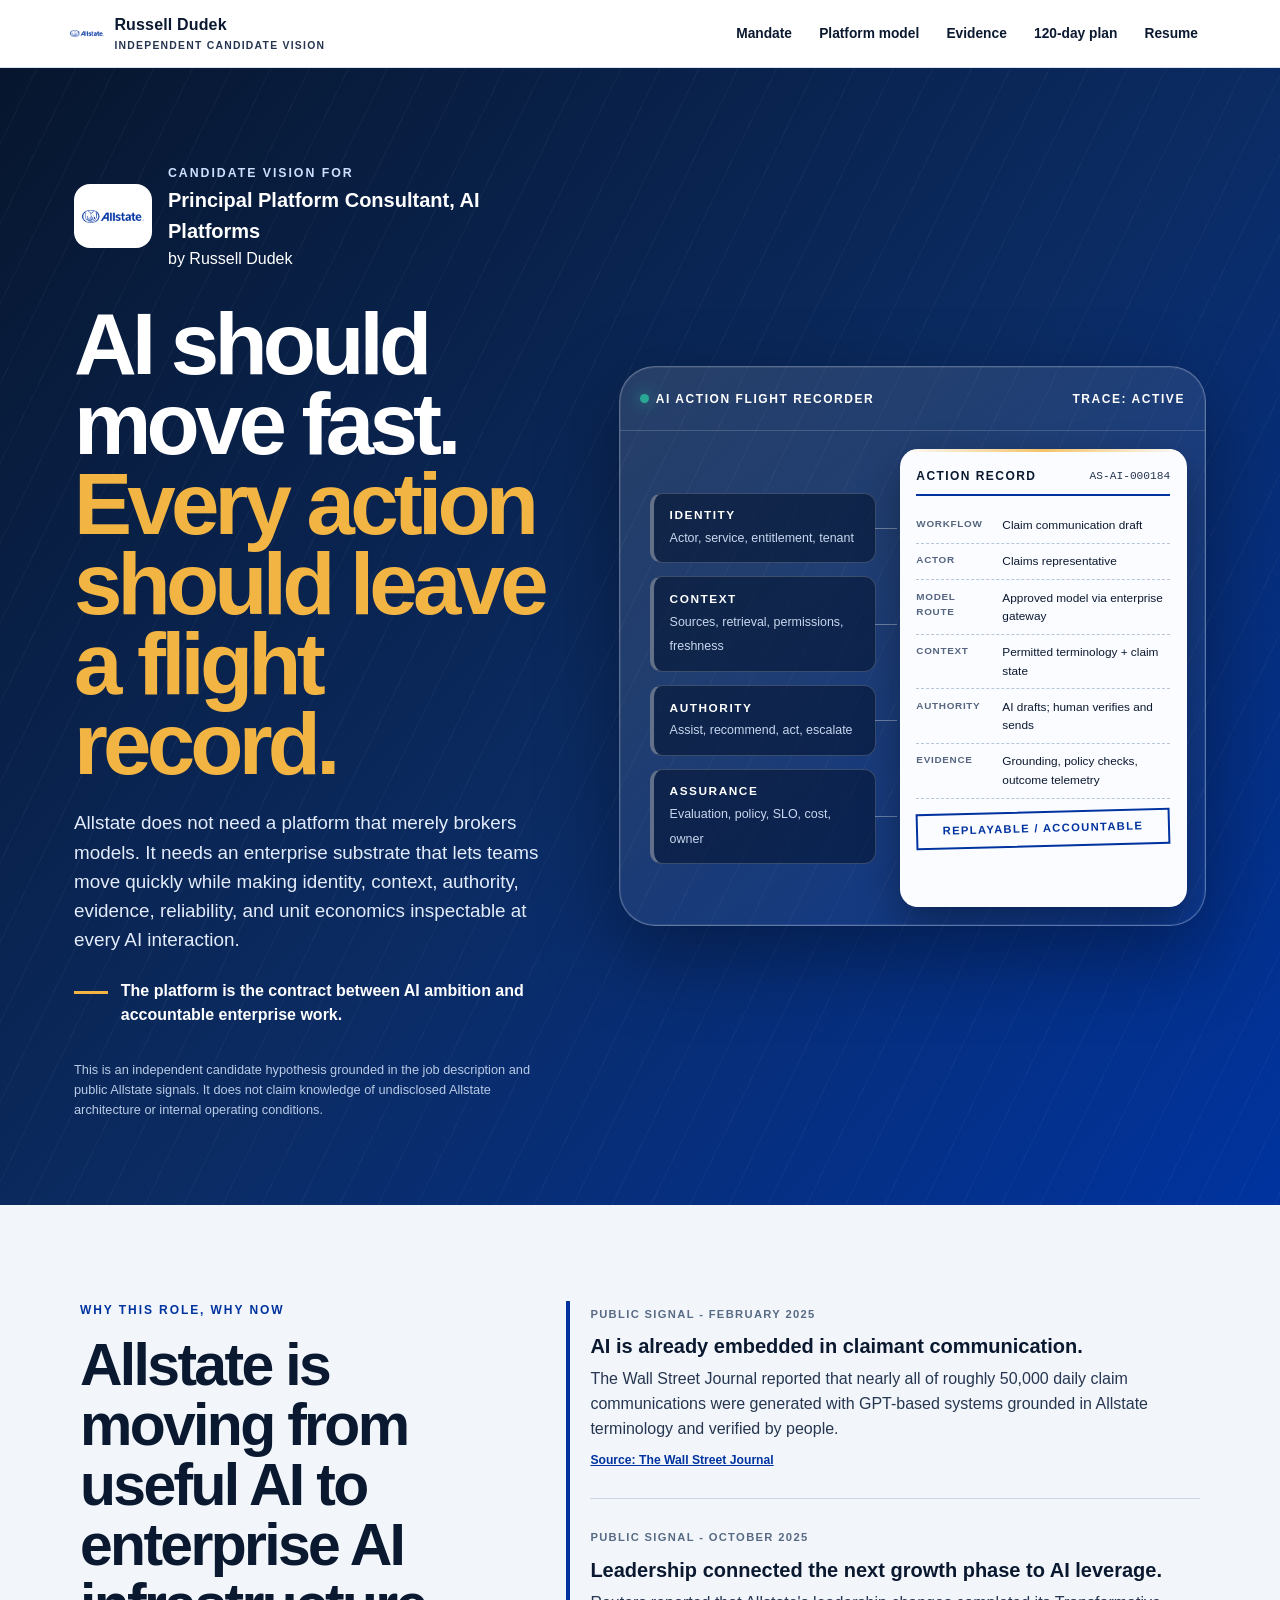
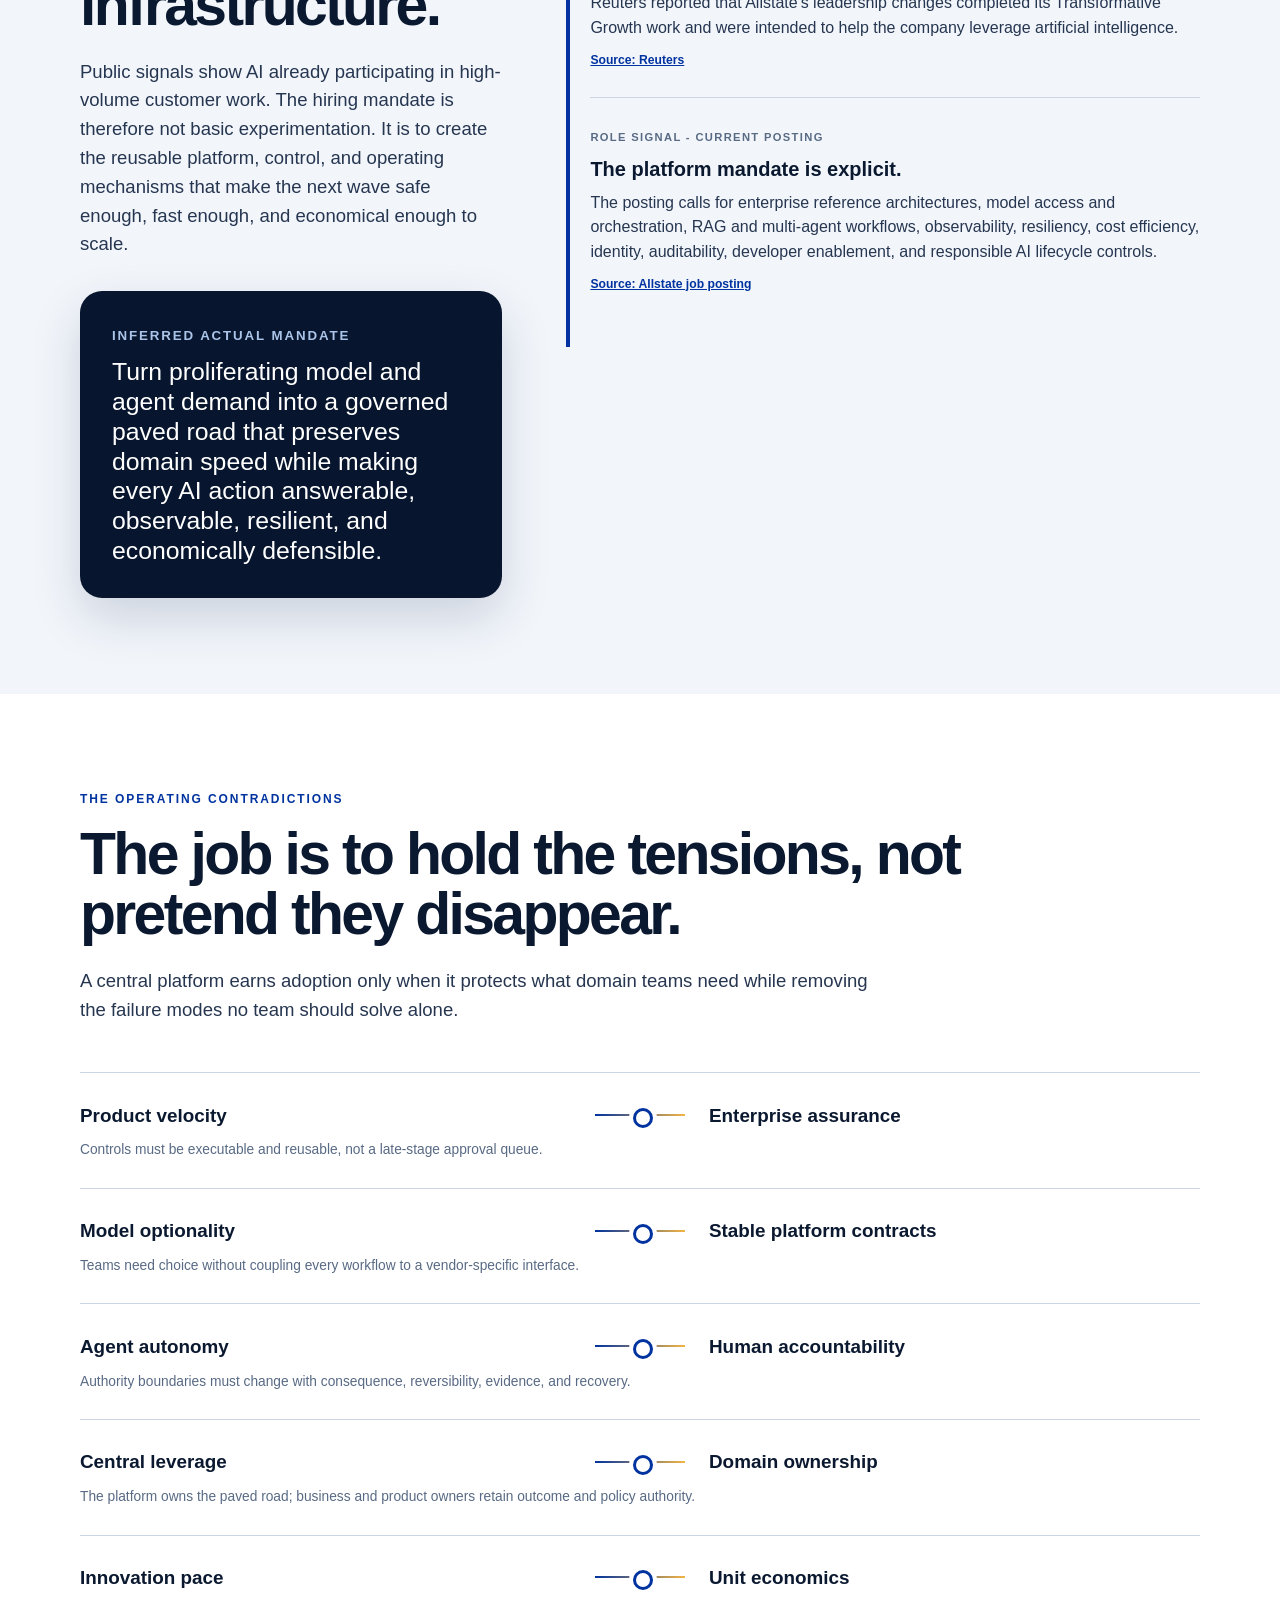
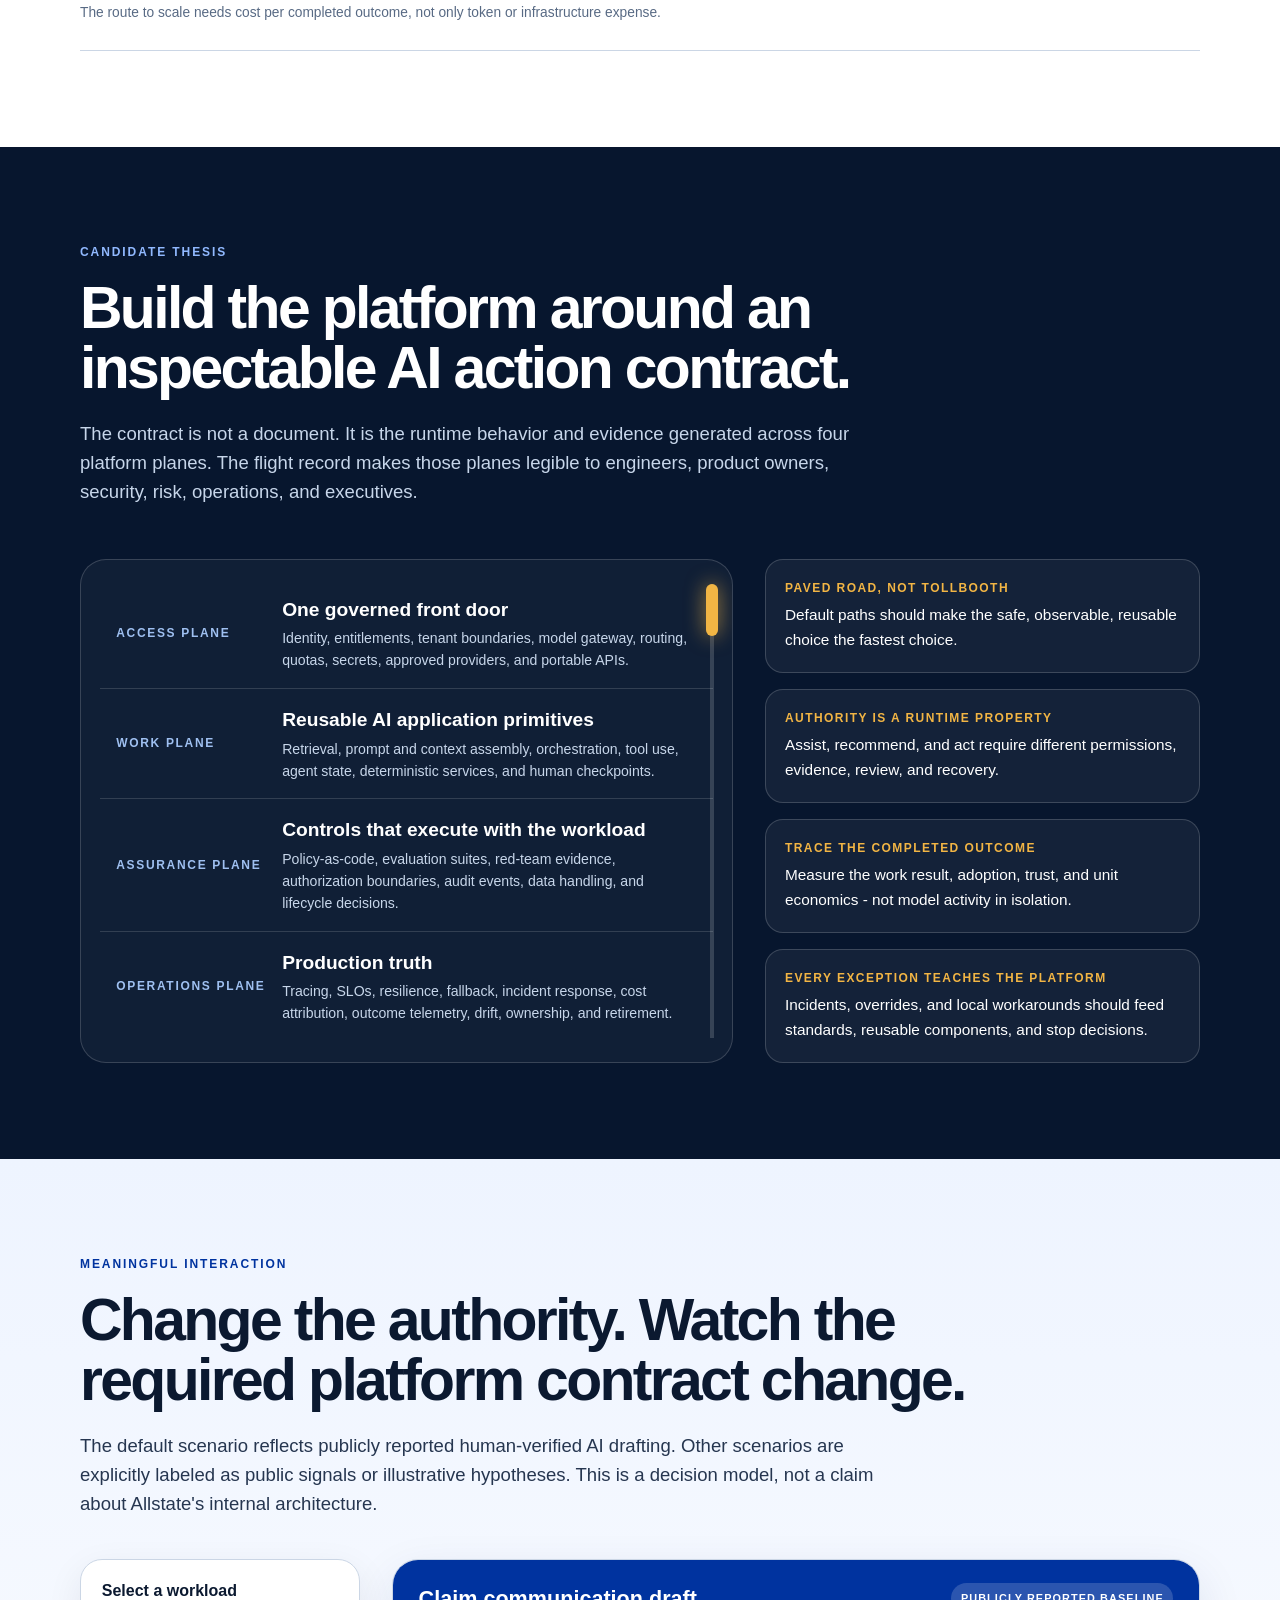
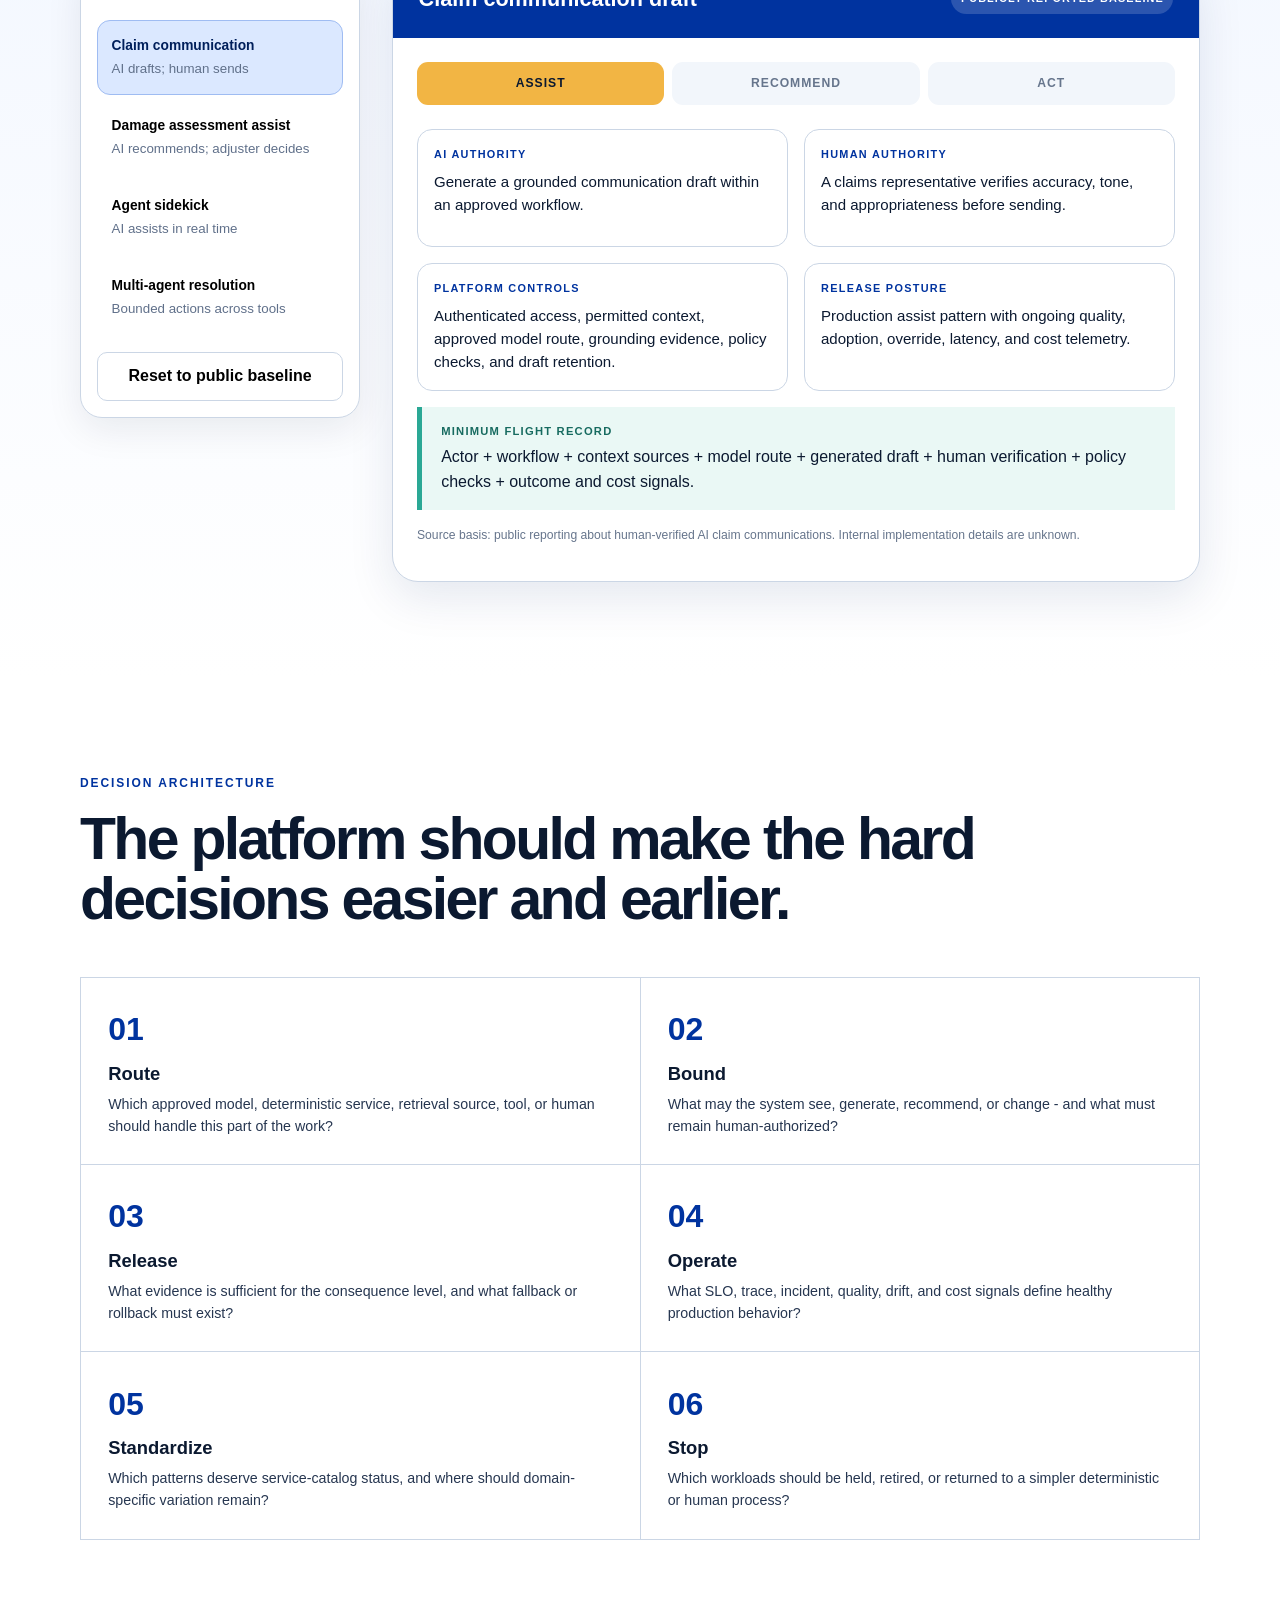
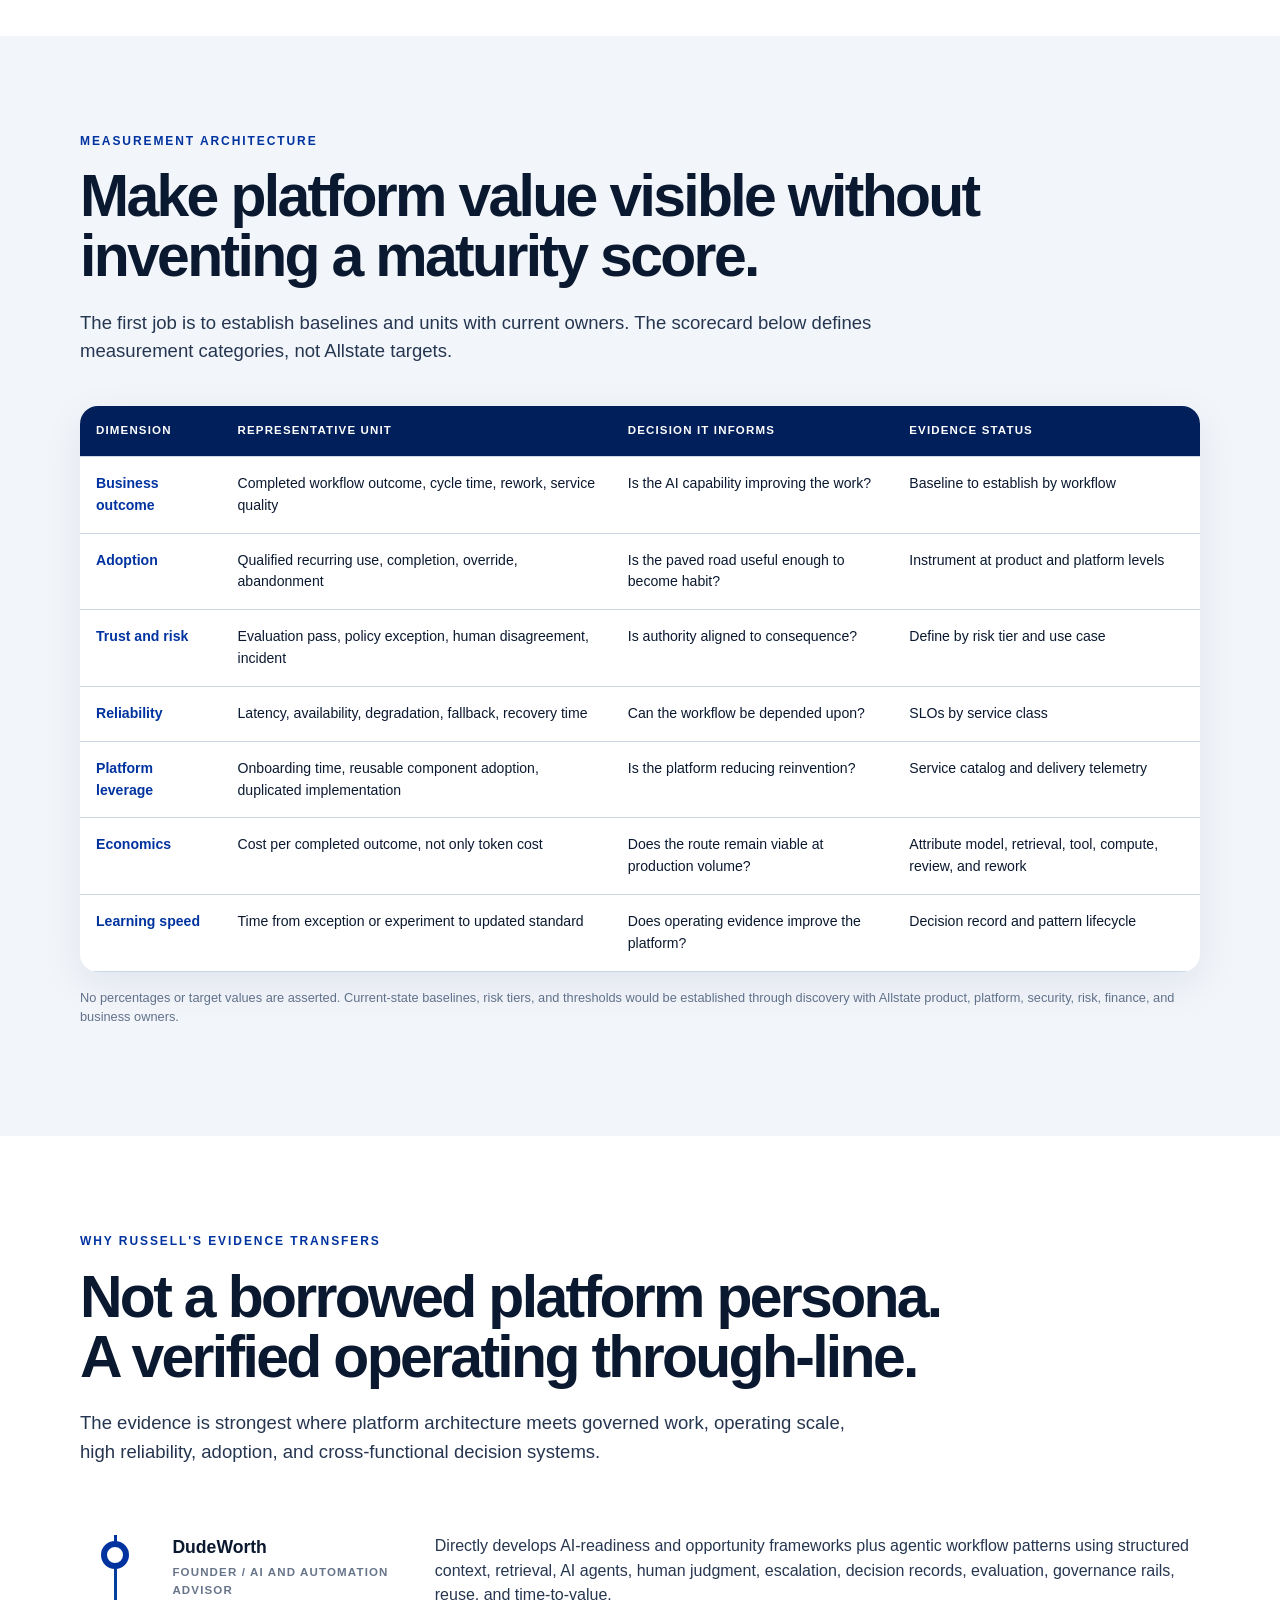
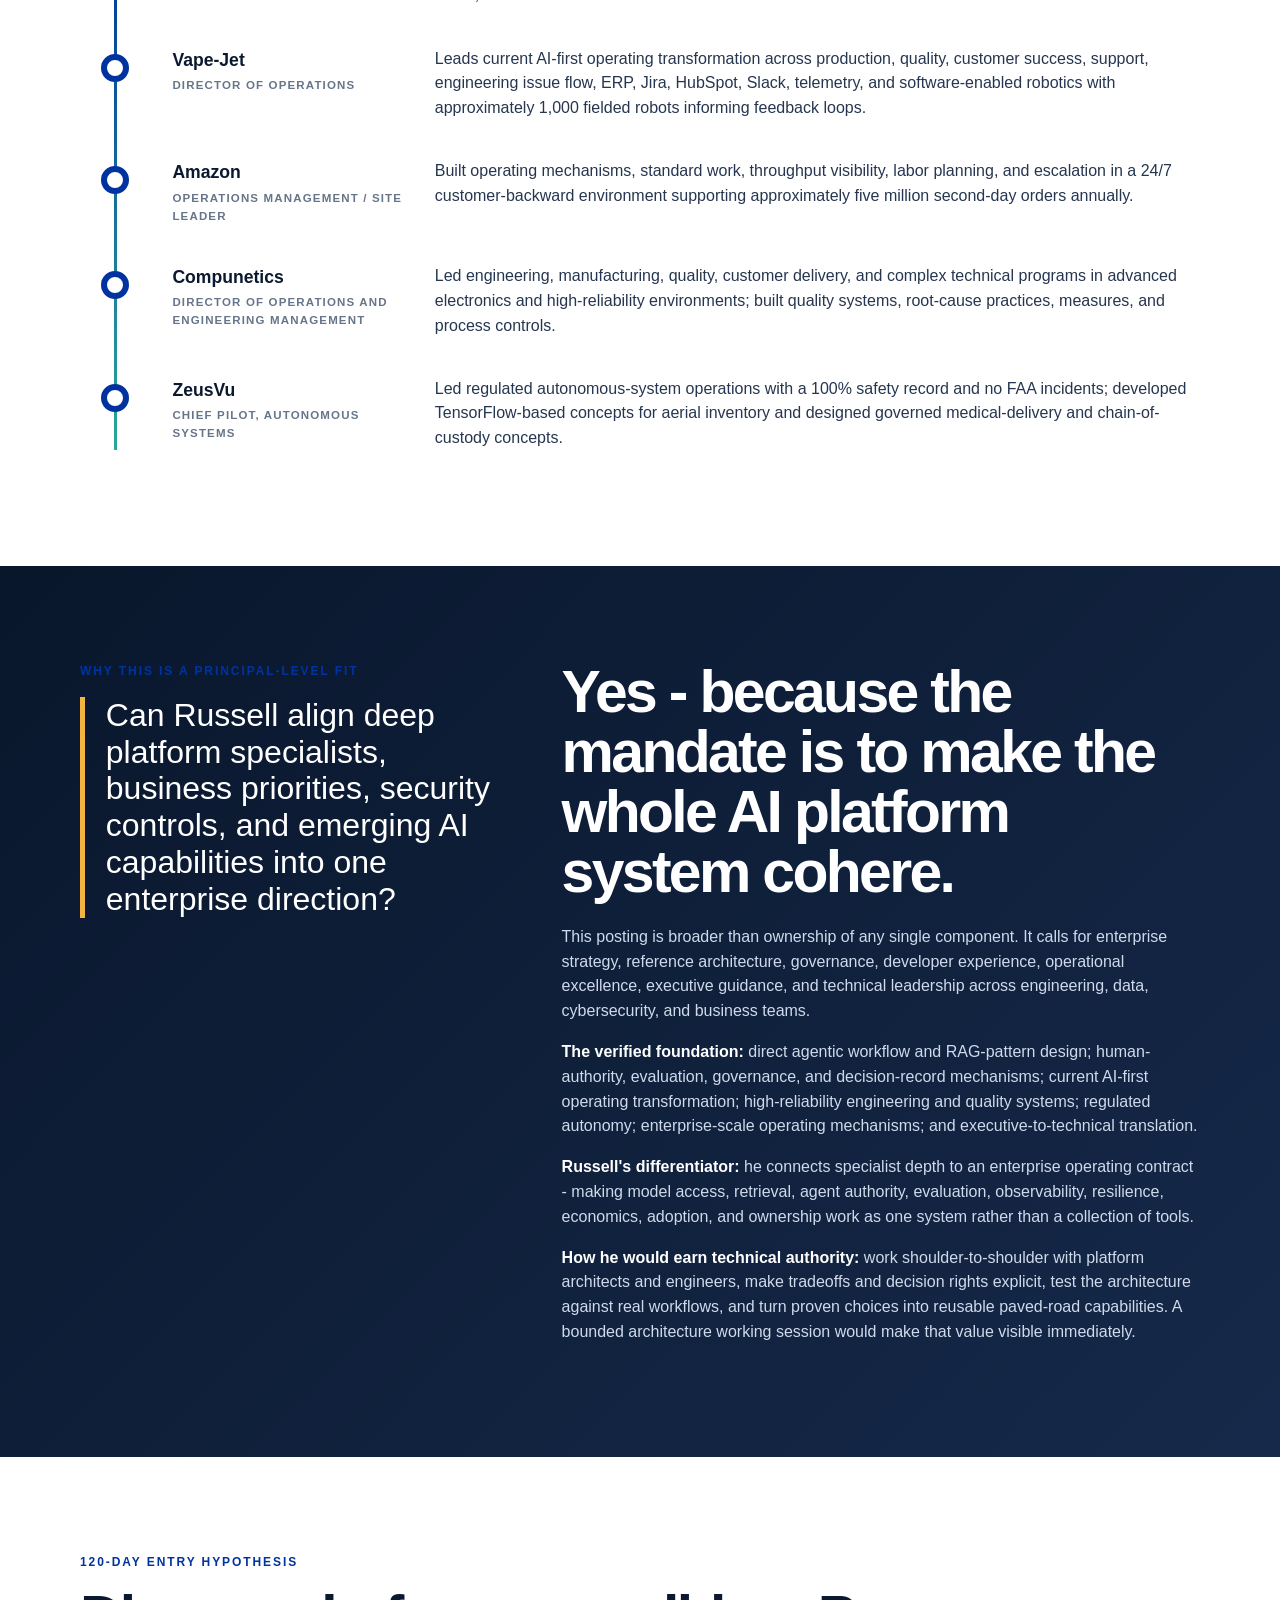
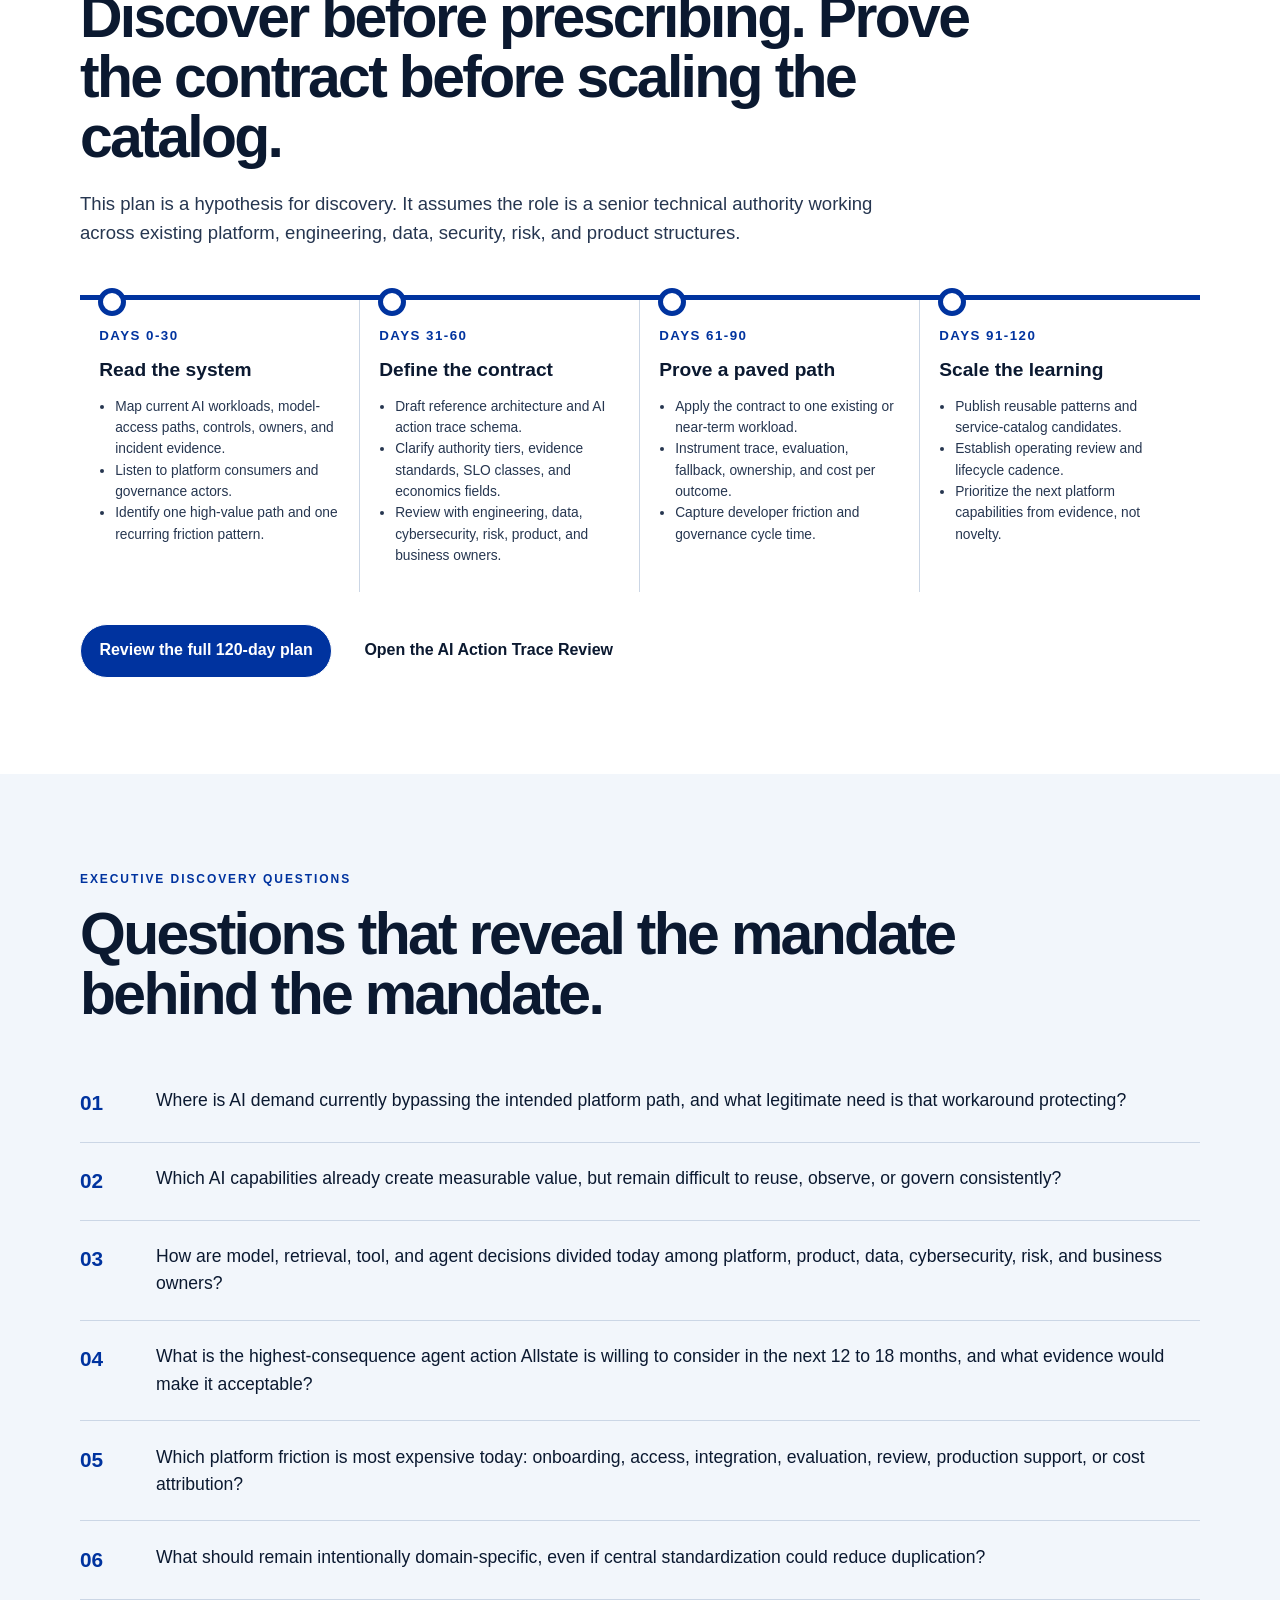
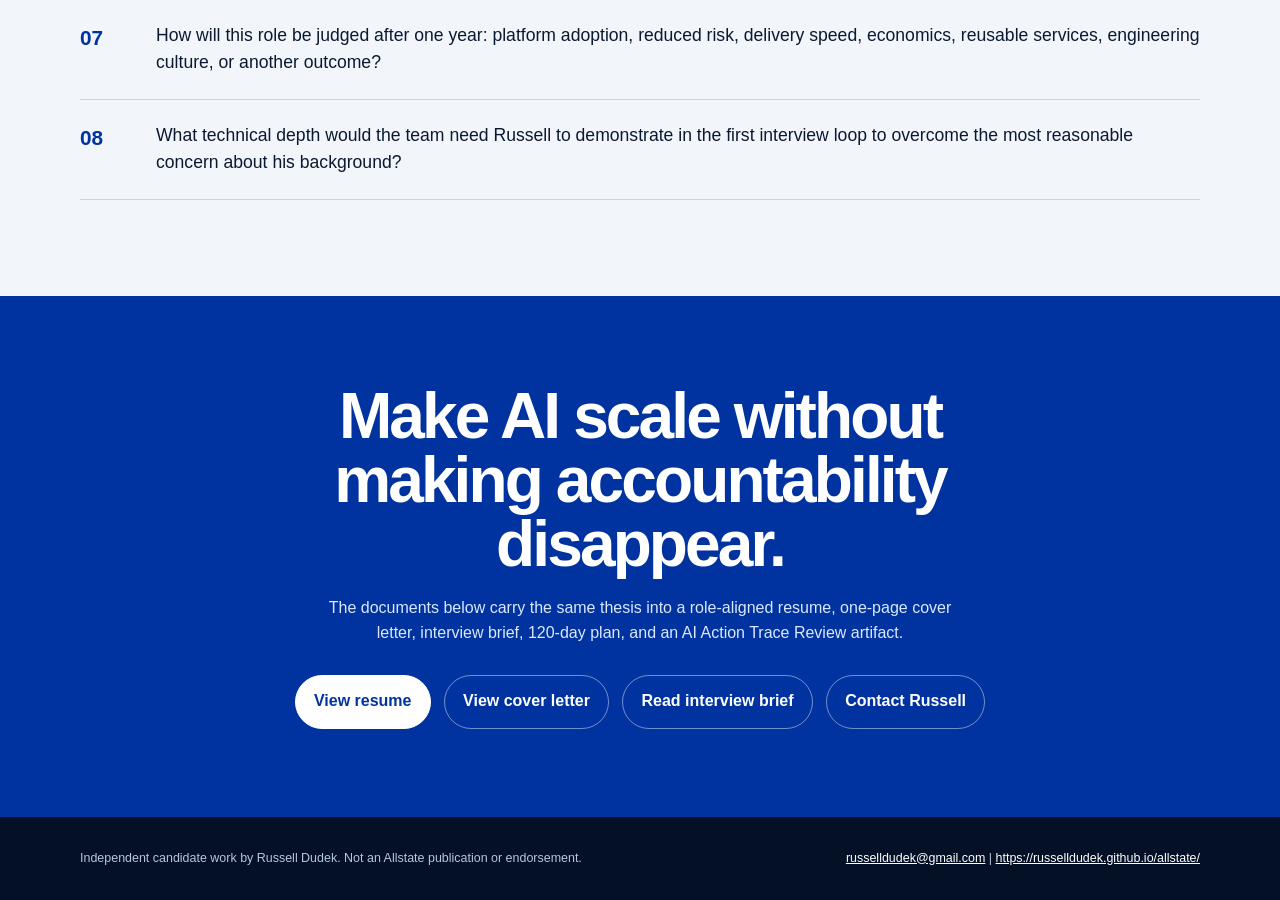
==== commit 148cde8b: "Strengthen Allstate platform-authority positioning" ====
--- a/index.html
+++ b/index.html
@@ -1,17 +1,18 @@
-<!doctype html><html lang="en"><head><meta charset="utf-8"><meta name="viewport" content="width=device-width,initial-scale=1"><meta name="description" content="Independent candidate vision for Allstate Principal Platform Consultant, AI Platforms."><meta name="author" content="Russell Dudek"><title>Allstate AI Platforms Candidate Vision - Russell Dudek</title><link rel="stylesheet" href="styles.css"><link rel="icon" href="assets/brand/allstate-hands.png"></head><body><a class="skip-link" href="#main">Skip to content</a><nav class="site-nav" aria-label="Primary"><div class="nav-inner"><a class="brand-mini" href="index.html"><img src="assets/brand/allstate-hands.png" alt="Allstate hands logo"><span>Russell Dudek<small>Independent candidate vision</small></span></a><button class="nav-toggle" aria-expanded="false" aria-controls="nav-links">Menu</button><div class="nav-links" id="nav-links"><a href="index.html#mandate">Mandate</a><a href="index.html#platform">Platform model</a><a href="index.html#evidence">Evidence</a><a href="120-day-plan.html">120-day plan</a><a href="resume.html">Resume</a></div></div></nav>
+<!DOCTYPE html>
+<html lang="en"><head><meta charset="utf-8"/><meta content="width=device-width,initial-scale=1" name="viewport"/><meta content="Independent candidate vision for Allstate Principal Platform Consultant, AI Platforms." name="description"/><meta content="Russell Dudek" name="author"/><title>Allstate AI Platforms Candidate Vision - Russell Dudek</title><link href="styles.css" rel="stylesheet"/><link href="assets/brand/allstate-hands.png" rel="icon"/></head><body><a class="skip-link" href="#main">Skip to content</a><nav aria-label="Primary" class="site-nav"><div class="nav-inner"><a class="brand-mini" href="index.html"><img alt="Allstate hands logo" src="assets/brand/allstate-hands.png"/><span>Russell Dudek<small>Independent candidate vision</small></span></a><button aria-controls="nav-links" aria-expanded="false" class="nav-toggle">Menu</button><div class="nav-links" id="nav-links"><a href="index.html#mandate">Mandate</a><a href="index.html#platform">Platform model</a><a href="index.html#evidence">Evidence</a><a href="120-day-plan.html">120-day plan</a><a href="resume.html">Resume</a></div></div></nav>
 <main id="main">
-<section class="hero"><div class="hero-grid"><div><div class="company-lockup"><img src="assets/brand/allstate-hands.png" alt="Allstate hands logo"><div><span class="kicker">Candidate vision for</span><strong>Principal Platform Consultant, AI Platforms</strong><span>by Russell Dudek</span></div></div><h1>AI should move fast.<br><em>Every action should leave a flight record.</em></h1><p class="hero-lede">Allstate does not need a platform that merely brokers models. It needs an enterprise substrate that lets teams move quickly while making identity, context, authority, evidence, reliability, and unit economics inspectable at every AI interaction.</p><div class="thesis-line">The platform is the contract between AI ambition and accountable enterprise work.</div><p class="hero-note">This is an independent candidate hypothesis grounded in the job description and public Allstate signals. It does not claim knowledge of undisclosed Allstate architecture or internal operating conditions.</p></div>
-<div class="recorder" aria-label="Animated AI action flight recorder"><div class="recorder-shell is-recording"><div class="recorder-top"><span><i class="status-dot"></i>AI action flight recorder</span><span>Trace: active</span></div><div class="recorder-window"><div class="control-plates"><div class="control-plate"><b>Identity</b><span>Actor, service, entitlement, tenant</span></div><div class="control-plate"><b>Context</b><span>Sources, retrieval, permissions, freshness</span></div><div class="control-plate"><b>Authority</b><span>Assist, recommend, act, escalate</span></div><div class="control-plate"><b>Assurance</b><span>Evaluation, policy, SLO, cost, owner</span></div></div><div class="trace-paper"><div class="trace-sweep"></div><div class="trace-title"><b>Action record</b><span>AS-AI-000184</span></div><div class="trace-row"><b>Workflow</b><span>Claim communication draft</span></div><div class="trace-row"><b>Actor</b><span>Claims representative</span></div><div class="trace-row"><b>Model route</b><span>Approved model via enterprise gateway</span></div><div class="trace-row"><b>Context</b><span>Permitted terminology + claim state</span></div><div class="trace-row"><b>Authority</b><span>AI drafts; human verifies and sends</span></div><div class="trace-row"><b>Evidence</b><span>Grounding, policy checks, outcome telemetry</span></div><div class="trace-stamp">Replayable / accountable</div></div></div></div></div>
+<section class="hero"><div class="hero-grid"><div><div class="company-lockup"><img alt="Allstate hands logo" src="assets/brand/allstate-hands.png"/><div><span class="kicker">Candidate vision for</span><strong>Principal Platform Consultant, AI Platforms</strong><span>by Russell Dudek</span></div></div><h1>AI should move fast.<br/><em>Every action should leave a flight record.</em></h1><p class="hero-lede">Allstate does not need a platform that merely brokers models. It needs an enterprise substrate that lets teams move quickly while making identity, context, authority, evidence, reliability, and unit economics inspectable at every AI interaction.</p><div class="thesis-line">The platform is the contract between AI ambition and accountable enterprise work.</div><p class="hero-note">This is an independent candidate hypothesis grounded in the job description and public Allstate signals. It does not claim knowledge of undisclosed Allstate architecture or internal operating conditions.</p></div>
+<div aria-label="Animated AI action flight recorder" class="recorder"><div class="recorder-shell is-recording"><div class="recorder-top"><span><i class="status-dot"></i>AI action flight recorder</span><span>Trace: active</span></div><div class="recorder-window"><div class="control-plates"><div class="control-plate"><b>Identity</b><span>Actor, service, entitlement, tenant</span></div><div class="control-plate"><b>Context</b><span>Sources, retrieval, permissions, freshness</span></div><div class="control-plate"><b>Authority</b><span>Assist, recommend, act, escalate</span></div><div class="control-plate"><b>Assurance</b><span>Evaluation, policy, SLO, cost, owner</span></div></div><div class="trace-paper"><div class="trace-sweep"></div><div class="trace-title"><b>Action record</b><span>AS-AI-000184</span></div><div class="trace-row"><b>Workflow</b><span>Claim communication draft</span></div><div class="trace-row"><b>Actor</b><span>Claims representative</span></div><div class="trace-row"><b>Model route</b><span>Approved model via enterprise gateway</span></div><div class="trace-row"><b>Context</b><span>Permitted terminology + claim state</span></div><div class="trace-row"><b>Authority</b><span>AI drafts; human verifies and sends</span></div><div class="trace-row"><b>Evidence</b><span>Grounding, policy checks, outcome telemetry</span></div><div class="trace-stamp">Replayable / accountable</div></div></div></div></div>
 </div></section>
-<section class="section moment" id="mandate"><div class="section-inner moment-grid"><div><div class="eyebrow">Why this role, why now</div><h2>Allstate is moving from useful AI to enterprise AI infrastructure.</h2><p class="section-intro">Public signals show AI already participating in high-volume customer work. The hiring mandate is therefore not basic experimentation. It is to create the reusable platform, control, and operating mechanisms that make the next wave safe enough, fast enough, and economical enough to scale.</p><div class="mandate-callout"><small>Inferred actual mandate</small><p>Turn proliferating model and agent demand into a governed paved road that preserves domain speed while making every AI action answerable, observable, resilient, and economically defensible.</p></div></div><div class="source-stack"><article class="source-signal"><span class="date">Public signal - February 2025</span><h3>AI is already embedded in claimant communication.</h3><p>The Wall Street Journal reported that nearly all of roughly 50,000 daily claim communications were generated with GPT-based systems grounded in Allstate terminology and verified by people.</p><a href="https://www.wsj.com/articles/turns-out-ai-is-more-empathetic-than-allstates-insurance-reps-cf5f7c98">Source: The Wall Street Journal</a></article><article class="source-signal"><span class="date">Public signal - October 2025</span><h3>Leadership connected the next growth phase to AI leverage.</h3><p>Reuters reported that Allstate's leadership changes completed its Transformative Growth work and were intended to help the company leverage artificial intelligence.</p><a href="https://www.reuters.com/business/allstate-reshuffles-leadership-names-mario-rizzo-coo-2025-10-01/">Source: Reuters</a></article><article class="source-signal"><span class="date">Role signal - current posting</span><h3>The platform mandate is explicit.</h3><p>The posting calls for enterprise reference architectures, model access and orchestration, RAG and multi-agent workflows, observability, resiliency, cost efficiency, identity, auditability, developer enablement, and responsible AI lifecycle controls.</p><a href="https://www.allstate.jobs/job/23571947/principal-platform-consultant-ai-platforms-remote-il/?source=LinkedInJB&utm_source=LILimitedListings&source=linkedinjobpostings">Source: Allstate job posting</a></article></div></div></section>
+<section class="section moment" id="mandate"><div class="section-inner moment-grid"><div><div class="eyebrow">Why this role, why now</div><h2>Allstate is moving from useful AI to enterprise AI infrastructure.</h2><p class="section-intro">Public signals show AI already participating in high-volume customer work. The hiring mandate is therefore not basic experimentation. It is to create the reusable platform, control, and operating mechanisms that make the next wave safe enough, fast enough, and economical enough to scale.</p><div class="mandate-callout"><small>Inferred actual mandate</small><p>Turn proliferating model and agent demand into a governed paved road that preserves domain speed while making every AI action answerable, observable, resilient, and economically defensible.</p></div></div><div class="source-stack"><article class="source-signal"><span class="date">Public signal - February 2025</span><h3>AI is already embedded in claimant communication.</h3><p>The Wall Street Journal reported that nearly all of roughly 50,000 daily claim communications were generated with GPT-based systems grounded in Allstate terminology and verified by people.</p><a href="https://www.wsj.com/articles/turns-out-ai-is-more-empathetic-than-allstates-insurance-reps-cf5f7c98">Source: The Wall Street Journal</a></article><article class="source-signal"><span class="date">Public signal - October 2025</span><h3>Leadership connected the next growth phase to AI leverage.</h3><p>Reuters reported that Allstate's leadership changes completed its Transformative Growth work and were intended to help the company leverage artificial intelligence.</p><a href="https://www.reuters.com/business/allstate-reshuffles-leadership-names-mario-rizzo-coo-2025-10-01/">Source: Reuters</a></article><article class="source-signal"><span class="date">Role signal - current posting</span><h3>The platform mandate is explicit.</h3><p>The posting calls for enterprise reference architectures, model access and orchestration, RAG and multi-agent workflows, observability, resiliency, cost efficiency, identity, auditability, developer enablement, and responsible AI lifecycle controls.</p><a href="https://www.allstate.jobs/job/23571947/principal-platform-consultant-ai-platforms-remote-il/?source=LinkedInJB&amp;utm_source=LILimitedListings&amp;source=linkedinjobpostings">Source: Allstate job posting</a></article></div></div></section>
 <section class="section tensions"><div class="section-inner"><div class="eyebrow">The operating contradictions</div><h2>The job is to hold the tensions, not pretend they disappear.</h2><p class="section-intro">A central platform earns adoption only when it protects what domain teams need while removing the failure modes no team should solve alone.</p><div class="tension-field"><div class="tension-row"><div class="tension-side">Product velocity</div><div class="tension-axis"></div><div class="tension-side">Enterprise assurance</div><div class="tension-note">Controls must be executable and reusable, not a late-stage approval queue.</div></div><div class="tension-row"><div class="tension-side">Model optionality</div><div class="tension-axis"></div><div class="tension-side">Stable platform contracts</div><div class="tension-note">Teams need choice without coupling every workflow to a vendor-specific interface.</div></div><div class="tension-row"><div class="tension-side">Agent autonomy</div><div class="tension-axis"></div><div class="tension-side">Human accountability</div><div class="tension-note">Authority boundaries must change with consequence, reversibility, evidence, and recovery.</div></div><div class="tension-row"><div class="tension-side">Central leverage</div><div class="tension-axis"></div><div class="tension-side">Domain ownership</div><div class="tension-note">The platform owns the paved road; business and product owners retain outcome and policy authority.</div></div><div class="tension-row"><div class="tension-side">Innovation pace</div><div class="tension-axis"></div><div class="tension-side">Unit economics</div><div class="tension-note">The route to scale needs cost per completed outcome, not only token or infrastructure expense.</div></div></div></div></section>
-<section class="section architecture" id="platform"><div class="section-inner"><div class="eyebrow">Candidate thesis</div><h2>Build the platform around an inspectable AI action contract.</h2><p class="section-intro">The contract is not a document. It is the runtime behavior and evidence generated across four platform planes. The flight record makes those planes legible to engineers, product owners, security, risk, operations, and executives.</p><div class="platform-frame"><div class="planes"><div class="flight-record-rail" aria-hidden="true"></div><div class="plane"><div class="plane-label">Access plane</div><div><h3>One governed front door</h3><p>Identity, entitlements, tenant boundaries, model gateway, routing, quotas, secrets, approved providers, and portable APIs.</p></div></div><div class="plane"><div class="plane-label">Work plane</div><div><h3>Reusable AI application primitives</h3><p>Retrieval, prompt and context assembly, orchestration, tool use, agent state, deterministic services, and human checkpoints.</p></div></div><div class="plane"><div class="plane-label">Assurance plane</div><div><h3>Controls that execute with the workload</h3><p>Policy-as-code, evaluation suites, red-team evidence, authorization boundaries, audit events, data handling, and lifecycle decisions.</p></div></div><div class="plane"><div class="plane-label">Operations plane</div><div><h3>Production truth</h3><p>Tracing, SLOs, resilience, fallback, incident response, cost attribution, outcome telemetry, drift, ownership, and retirement.</p></div></div></div><div class="platform-principles"><div class="principle"><b>Paved road, not tollbooth</b><span>Default paths should make the safe, observable, reusable choice the fastest choice.</span></div><div class="principle"><b>Authority is a runtime property</b><span>Assist, recommend, and act require different permissions, evidence, review, and recovery.</span></div><div class="principle"><b>Trace the completed outcome</b><span>Measure the work result, adoption, trust, and unit economics - not model activity in isolation.</span></div><div class="principle"><b>Every exception teaches the platform</b><span>Incidents, overrides, and local workarounds should feed standards, reusable components, and stop decisions.</span></div></div></div></div></section>
-<section class="section lab" id="trace-lab"><div class="section-inner"><div class="eyebrow">Meaningful interaction</div><h2>Change the authority. Watch the required platform contract change.</h2><p class="section-intro">The default scenario reflects publicly reported human-verified AI drafting. Other scenarios are explicitly labeled as public signals or illustrative hypotheses. This is a decision model, not a claim about Allstate's internal architecture.</p><div class="lab-grid"><div class="scenario-panel" role="tablist" aria-label="AI workflow scenarios"><h3>Select a workload</h3><button class="scenario-button" role="tab" aria-selected="true" data-scenario="claims-comms"><b>Claim communication</b><small>AI drafts; human sends</small></button><button class="scenario-button" role="tab" aria-selected="false" data-scenario="damage-assist"><b>Damage assessment assist</b><small>AI recommends; adjuster decides</small></button><button class="scenario-button" role="tab" aria-selected="false" data-scenario="agent-sidekick"><b>Agent sidekick</b><small>AI assists in real time</small></button><button class="scenario-button" role="tab" aria-selected="false" data-scenario="multi-agent"><b>Multi-agent resolution</b><small>Bounded actions across tools</small></button><button class="reset-button" id="scenario-reset">Reset to public baseline</button></div><div class="scenario-output" aria-live="polite"><div class="output-head"><h3 id="scenario-title">Claim communication draft</h3><span class="source-badge" id="scenario-source">Publicly reported baseline</span></div><div class="output-body"><div class="authority-meter" aria-label="Authority level"><div class="authority-step active" data-level="assist">Assist</div><div class="authority-step" data-level="recommend">Recommend</div><div class="authority-step" data-level="act">Act</div></div><div class="output-grid"><div class="output-field"><b>AI authority</b><p id="ai-authority">Generate a grounded communication draft within an approved workflow.</p></div><div class="output-field"><b>Human authority</b><p id="human-authority">A claims representative verifies accuracy, tone, and appropriateness before sending.</p></div><div class="output-field"><b>Platform controls</b><p id="platform-controls">Authenticated access, permitted context, approved model route, grounding evidence, policy checks, and draft retention.</p></div><div class="output-field"><b>Release posture</b><p id="release-posture">Production assist pattern with ongoing quality, adoption, override, latency, and cost telemetry.</p></div></div><div class="required-record"><b>Minimum flight record</b><p id="required-record">Actor + workflow + context sources + model route + generated draft + human verification + policy checks + outcome and cost signals.</p></div><p class="lab-disclaimer" id="scenario-disclaimer">Source basis: public reporting about human-verified AI claim communications. Internal implementation details are unknown.</p></div></div></div></div></section>
+<section class="section architecture" id="platform"><div class="section-inner"><div class="eyebrow">Candidate thesis</div><h2>Build the platform around an inspectable AI action contract.</h2><p class="section-intro">The contract is not a document. It is the runtime behavior and evidence generated across four platform planes. The flight record makes those planes legible to engineers, product owners, security, risk, operations, and executives.</p><div class="platform-frame"><div class="planes"><div aria-hidden="true" class="flight-record-rail"></div><div class="plane"><div class="plane-label">Access plane</div><div><h3>One governed front door</h3><p>Identity, entitlements, tenant boundaries, model gateway, routing, quotas, secrets, approved providers, and portable APIs.</p></div></div><div class="plane"><div class="plane-label">Work plane</div><div><h3>Reusable AI application primitives</h3><p>Retrieval, prompt and context assembly, orchestration, tool use, agent state, deterministic services, and human checkpoints.</p></div></div><div class="plane"><div class="plane-label">Assurance plane</div><div><h3>Controls that execute with the workload</h3><p>Policy-as-code, evaluation suites, red-team evidence, authorization boundaries, audit events, data handling, and lifecycle decisions.</p></div></div><div class="plane"><div class="plane-label">Operations plane</div><div><h3>Production truth</h3><p>Tracing, SLOs, resilience, fallback, incident response, cost attribution, outcome telemetry, drift, ownership, and retirement.</p></div></div></div><div class="platform-principles"><div class="principle"><b>Paved road, not tollbooth</b><span>Default paths should make the safe, observable, reusable choice the fastest choice.</span></div><div class="principle"><b>Authority is a runtime property</b><span>Assist, recommend, and act require different permissions, evidence, review, and recovery.</span></div><div class="principle"><b>Trace the completed outcome</b><span>Measure the work result, adoption, trust, and unit economics - not model activity in isolation.</span></div><div class="principle"><b>Every exception teaches the platform</b><span>Incidents, overrides, and local workarounds should feed standards, reusable components, and stop decisions.</span></div></div></div></div></section>
+<section class="section lab" id="trace-lab"><div class="section-inner"><div class="eyebrow">Meaningful interaction</div><h2>Change the authority. Watch the required platform contract change.</h2><p class="section-intro">The default scenario reflects publicly reported human-verified AI drafting. Other scenarios are explicitly labeled as public signals or illustrative hypotheses. This is a decision model, not a claim about Allstate's internal architecture.</p><div class="lab-grid"><div aria-label="AI workflow scenarios" class="scenario-panel" role="tablist"><h3>Select a workload</h3><button aria-selected="true" class="scenario-button" data-scenario="claims-comms" role="tab"><b>Claim communication</b><small>AI drafts; human sends</small></button><button aria-selected="false" class="scenario-button" data-scenario="damage-assist" role="tab"><b>Damage assessment assist</b><small>AI recommends; adjuster decides</small></button><button aria-selected="false" class="scenario-button" data-scenario="agent-sidekick" role="tab"><b>Agent sidekick</b><small>AI assists in real time</small></button><button aria-selected="false" class="scenario-button" data-scenario="multi-agent" role="tab"><b>Multi-agent resolution</b><small>Bounded actions across tools</small></button><button class="reset-button" id="scenario-reset">Reset to public baseline</button></div><div aria-live="polite" class="scenario-output"><div class="output-head"><h3 id="scenario-title">Claim communication draft</h3><span class="source-badge" id="scenario-source">Publicly reported baseline</span></div><div class="output-body"><div aria-label="Authority level" class="authority-meter"><div class="authority-step active" data-level="assist">Assist</div><div class="authority-step" data-level="recommend">Recommend</div><div class="authority-step" data-level="act">Act</div></div><div class="output-grid"><div class="output-field"><b>AI authority</b><p id="ai-authority">Generate a grounded communication draft within an approved workflow.</p></div><div class="output-field"><b>Human authority</b><p id="human-authority">A claims representative verifies accuracy, tone, and appropriateness before sending.</p></div><div class="output-field"><b>Platform controls</b><p id="platform-controls">Authenticated access, permitted context, approved model route, grounding evidence, policy checks, and draft retention.</p></div><div class="output-field"><b>Release posture</b><p id="release-posture">Production assist pattern with ongoing quality, adoption, override, latency, and cost telemetry.</p></div></div><div class="required-record"><b>Minimum flight record</b><p id="required-record">Actor + workflow + context sources + model route + generated draft + human verification + policy checks + outcome and cost signals.</p></div><p class="lab-disclaimer" id="scenario-disclaimer">Source basis: public reporting about human-verified AI claim communications. Internal implementation details are unknown.</p></div></div></div></div></section>
 <section class="section decisions"><div class="section-inner"><div class="eyebrow">Decision architecture</div><h2>The platform should make the hard decisions easier and earlier.</h2><div class="decision-map"><div class="decision-item"><span>01</span><h3>Route</h3><p>Which approved model, deterministic service, retrieval source, tool, or human should handle this part of the work?</p></div><div class="decision-item"><span>02</span><h3>Bound</h3><p>What may the system see, generate, recommend, or change - and what must remain human-authorized?</p></div><div class="decision-item"><span>03</span><h3>Release</h3><p>What evidence is sufficient for the consequence level, and what fallback or rollback must exist?</p></div><div class="decision-item"><span>04</span><h3>Operate</h3><p>What SLO, trace, incident, quality, drift, and cost signals define healthy production behavior?</p></div><div class="decision-item"><span>05</span><h3>Standardize</h3><p>Which patterns deserve service-catalog status, and where should domain-specific variation remain?</p></div><div class="decision-item"><span>06</span><h3>Stop</h3><p>Which workloads should be held, retired, or returned to a simpler deterministic or human process?</p></div></div></div></section>
 <section class="section scorecard"><div class="section-inner"><div class="eyebrow">Measurement architecture</div><h2>Make platform value visible without inventing a maturity score.</h2><p class="section-intro">The first job is to establish baselines and units with current owners. The scorecard below defines measurement categories, not Allstate targets.</p><table class="score-table"><thead><tr><th>Dimension</th><th>Representative unit</th><th>Decision it informs</th><th>Evidence status</th></tr></thead><tbody><tr><td>Business outcome</td><td>Completed workflow outcome, cycle time, rework, service quality</td><td>Is the AI capability improving the work?</td><td>Baseline to establish by workflow</td></tr><tr><td>Adoption</td><td>Qualified recurring use, completion, override, abandonment</td><td>Is the paved road useful enough to become habit?</td><td>Instrument at product and platform levels</td></tr><tr><td>Trust and risk</td><td>Evaluation pass, policy exception, human disagreement, incident</td><td>Is authority aligned to consequence?</td><td>Define by risk tier and use case</td></tr><tr><td>Reliability</td><td>Latency, availability, degradation, fallback, recovery time</td><td>Can the workflow be depended upon?</td><td>SLOs by service class</td></tr><tr><td>Platform leverage</td><td>Onboarding time, reusable component adoption, duplicated implementation</td><td>Is the platform reducing reinvention?</td><td>Service catalog and delivery telemetry</td></tr><tr><td>Economics</td><td>Cost per completed outcome, not only token cost</td><td>Does the route remain viable at production volume?</td><td>Attribute model, retrieval, tool, compute, review, and rework</td></tr><tr><td>Learning speed</td><td>Time from exception or experiment to updated standard</td><td>Does operating evidence improve the platform?</td><td>Decision record and pattern lifecycle</td></tr></tbody></table><p class="score-note">No percentages or target values are asserted. Current-state baselines, risk tiers, and thresholds would be established through discovery with Allstate product, platform, security, risk, finance, and business owners.</p></div></section>
 <section class="section evidence" id="evidence"><div class="section-inner"><div class="eyebrow">Why Russell's evidence transfers</div><h2>Not a borrowed platform persona. A verified operating through-line.</h2><p class="section-intro">The evidence is strongest where platform architecture meets governed work, operating scale, high reliability, adoption, and cross-functional decision systems.</p><div class="evidence-river"><article class="evidence-node"><div class="evidence-dot"></div><h3>DudeWorth<small>Founder / AI and Automation Advisor</small></h3><p>Directly develops AI-readiness and opportunity frameworks plus agentic workflow patterns using structured context, retrieval, AI agents, human judgment, escalation, decision records, evaluation, governance rails, reuse, and time-to-value.</p></article><article class="evidence-node"><div class="evidence-dot"></div><h3>Vape-Jet<small>Director of Operations</small></h3><p>Leads current AI-first operating transformation across production, quality, customer success, support, engineering issue flow, ERP, Jira, HubSpot, Slack, telemetry, and software-enabled robotics with approximately 1,000 fielded robots informing feedback loops.</p></article><article class="evidence-node"><div class="evidence-dot"></div><h3>Amazon<small>Operations Management / Site Leader</small></h3><p>Built operating mechanisms, standard work, throughput visibility, labor planning, and escalation in a 24/7 customer-backward environment supporting approximately five million second-day orders annually.</p></article><article class="evidence-node"><div class="evidence-dot"></div><h3>Compunetics<small>Director of Operations and Engineering Management</small></h3><p>Led engineering, manufacturing, quality, customer delivery, and complex technical programs in advanced electronics and high-reliability environments; built quality systems, root-cause practices, measures, and process controls.</p></article><article class="evidence-node"><div class="evidence-dot"></div><h3>ZeusVu<small>Chief Pilot, Autonomous Systems</small></h3><p>Led regulated autonomous-system operations with a 100% safety record and no FAA incidents; developed TensorFlow-based concepts for aerial inventory and designed governed medical-delivery and chain-of-custody concepts.</p></article></div></div></section>
-<section class="section objection"><div class="section-inner objection-grid"><div><div class="eyebrow">The hard objection</div><div class="objection-question">"Where is the recent, direct ownership of a hyperscale multi-cloud LLM gateway, vector platform, or production agent infrastructure?"</div></div><div class="objection-answer"><h2>The honest answer: the verified record does not support that claim.</h2><p>Russell should not be hired on the fiction that adjacent experience equals years of direct production ownership of Allstate-scale AI infrastructure. The credible case is different.</p><p><strong>What is verified:</strong> direct agentic workflow and RAG-pattern design; human-authority, evaluation, governance, and decision-record mechanisms; current AI-first operating transformation; high-reliability engineering and quality systems; regulated autonomy; enterprise-scale operating mechanisms; and executive-to-technical translation.</p><p><strong>What he would prove:</strong> the ability to turn emerging platform technology into a coherent enterprise operating contract, work hands-on with architects and engineers, make tradeoffs explicit, instrument adoption and economics, and build reusable mechanisms without hiding the platform-specific learning curve.</p><p><strong>Fair test:</strong> use a bounded architecture case or working session covering model access, identity, retrieval, agent authority, evaluation, observability, resilience, cost, and lifecycle. Judge the quality of the questions, boundaries, decisions, and traceability - not a keyword recital.</p></div></div></section>
-<section class="section entry"><div class="section-inner"><div class="eyebrow">120-day entry hypothesis</div><h2>Discover before prescribing. Prove the contract before scaling the catalog.</h2><p class="section-intro">This plan is a hypothesis for discovery. It assumes the role is a senior technical authority working across existing platform, engineering, data, security, risk, and product structures.</p><div class="timeline"><div class="phase"><small>Days 0-30</small><h3>Read the system</h3><ul><li>Map current AI workloads, model-access paths, controls, owners, and incident evidence.</li><li>Listen to platform consumers and governance actors.</li><li>Identify one high-value path and one recurring friction pattern.</li></ul></div><div class="phase"><small>Days 31-60</small><h3>Define the contract</h3><ul><li>Draft reference architecture and AI action trace schema.</li><li>Clarify authority tiers, evidence standards, SLO classes, and economics fields.</li><li>Review with engineering, data, cybersecurity, risk, product, and business owners.</li></ul></div><div class="phase"><small>Days 61-90</small><h3>Prove a paved path</h3><ul><li>Apply the contract to one existing or near-term workload.</li><li>Instrument trace, evaluation, fallback, ownership, and cost per outcome.</li><li>Capture developer friction and governance cycle time.</li></ul></div><div class="phase"><small>Days 91-120</small><h3>Scale the learning</h3><ul><li>Publish reusable patterns and service-catalog candidates.</li><li>Establish operating review and lifecycle cadence.</li><li>Prioritize the next platform capabilities from evidence, not novelty.</li></ul></div></div><div class="cta-links" style="justify-content:flex-start;margin-top:2rem"><a class="primary" style="background:var(--allstate-blue);color:#fff" href="120-day-plan.html">Review the full 120-day plan</a><a href="ai-action-trace.html">Open the AI Action Trace Review</a></div></div></section>
+<section class="section objection"><div class="section-inner objection-grid"><div><div class="eyebrow">Why this is a principal-level fit</div><div class="objection-question">Can Russell align deep platform specialists, business priorities, security controls, and emerging AI capabilities into one enterprise direction?</div></div><div class="objection-answer"><h2>Yes - because the mandate is to make the whole AI platform system cohere.</h2><p>This posting is broader than ownership of any single component. It calls for enterprise strategy, reference architecture, governance, developer experience, operational excellence, executive guidance, and technical leadership across engineering, data, cybersecurity, and business teams.</p><p><strong>The verified foundation: </strong>direct agentic workflow and RAG-pattern design; human-authority, evaluation, governance, and decision-record mechanisms; current AI-first operating transformation; high-reliability engineering and quality systems; regulated autonomy; enterprise-scale operating mechanisms; and executive-to-technical translation.</p><p><strong>Russell's differentiator: </strong>he connects specialist depth to an enterprise operating contract - making model access, retrieval, agent authority, evaluation, observability, resilience, economics, adoption, and ownership work as one system rather than a collection of tools.</p><p><strong>How he would earn technical authority: </strong>work shoulder-to-shoulder with platform architects and engineers, make tradeoffs and decision rights explicit, test the architecture against real workflows, and turn proven choices into reusable paved-road capabilities. A bounded architecture working session would make that value visible immediately.</p></div></div></section>
+<section class="section entry"><div class="section-inner"><div class="eyebrow">120-day entry hypothesis</div><h2>Discover before prescribing. Prove the contract before scaling the catalog.</h2><p class="section-intro">This plan is a hypothesis for discovery. It assumes the role is a senior technical authority working across existing platform, engineering, data, security, risk, and product structures.</p><div class="timeline"><div class="phase"><small>Days 0-30</small><h3>Read the system</h3><ul><li>Map current AI workloads, model-access paths, controls, owners, and incident evidence.</li><li>Listen to platform consumers and governance actors.</li><li>Identify one high-value path and one recurring friction pattern.</li></ul></div><div class="phase"><small>Days 31-60</small><h3>Define the contract</h3><ul><li>Draft reference architecture and AI action trace schema.</li><li>Clarify authority tiers, evidence standards, SLO classes, and economics fields.</li><li>Review with engineering, data, cybersecurity, risk, product, and business owners.</li></ul></div><div class="phase"><small>Days 61-90</small><h3>Prove a paved path</h3><ul><li>Apply the contract to one existing or near-term workload.</li><li>Instrument trace, evaluation, fallback, ownership, and cost per outcome.</li><li>Capture developer friction and governance cycle time.</li></ul></div><div class="phase"><small>Days 91-120</small><h3>Scale the learning</h3><ul><li>Publish reusable patterns and service-catalog candidates.</li><li>Establish operating review and lifecycle cadence.</li><li>Prioritize the next platform capabilities from evidence, not novelty.</li></ul></div></div><div class="cta-links" style="justify-content:flex-start;margin-top:2rem"><a class="primary" href="120-day-plan.html" style="background:var(--allstate-blue);color:#fff">Review the full 120-day plan</a><a href="ai-action-trace.html">Open the AI Action Trace Review</a></div></div></section>
 <section class="section questions"><div class="section-inner"><div class="eyebrow">Executive discovery questions</div><h2>Questions that reveal the mandate behind the mandate.</h2><div class="question-list"><div class="question">Where is AI demand currently bypassing the intended platform path, and what legitimate need is that workaround protecting?</div><div class="question">Which AI capabilities already create measurable value, but remain difficult to reuse, observe, or govern consistently?</div><div class="question">How are model, retrieval, tool, and agent decisions divided today among platform, product, data, cybersecurity, risk, and business owners?</div><div class="question">What is the highest-consequence agent action Allstate is willing to consider in the next 12 to 18 months, and what evidence would make it acceptable?</div><div class="question">Which platform friction is most expensive today: onboarding, access, integration, evaluation, review, production support, or cost attribution?</div><div class="question">What should remain intentionally domain-specific, even if central standardization could reduce duplication?</div><div class="question">How will this role be judged after one year: platform adoption, reduced risk, delivery speed, economics, reusable services, engineering culture, or another outcome?</div><div class="question">What technical depth would the team need Russell to demonstrate in the first interview loop to overcome the most reasonable concern about his background?</div></div></div></section>
 <section class="cta"><h2>Make AI scale without making accountability disappear.</h2><p>The documents below carry the same thesis into a role-aligned resume, one-page cover letter, interview brief, 120-day plan, and an AI Action Trace Review artifact.</p><div class="cta-links"><a class="primary" href="resume.html">View resume</a><a href="cover-letter.html">View cover letter</a><a href="interview-brief.html">Read interview brief</a><a href="mailto:russelldudek@gmail.com">Contact Russell</a></div></section>
 </main><footer class="site-footer"><div class="footer-inner"><span>Independent candidate work by Russell Dudek. Not an Allstate publication or endorsement.</span><span><a href="mailto:russelldudek@gmail.com">russelldudek@gmail.com</a> | <a href="https://russelldudek.github.io/allstate/">https://russelldudek.github.io/allstate/</a></span></div></footer><script src="app.js"></script></body></html>
